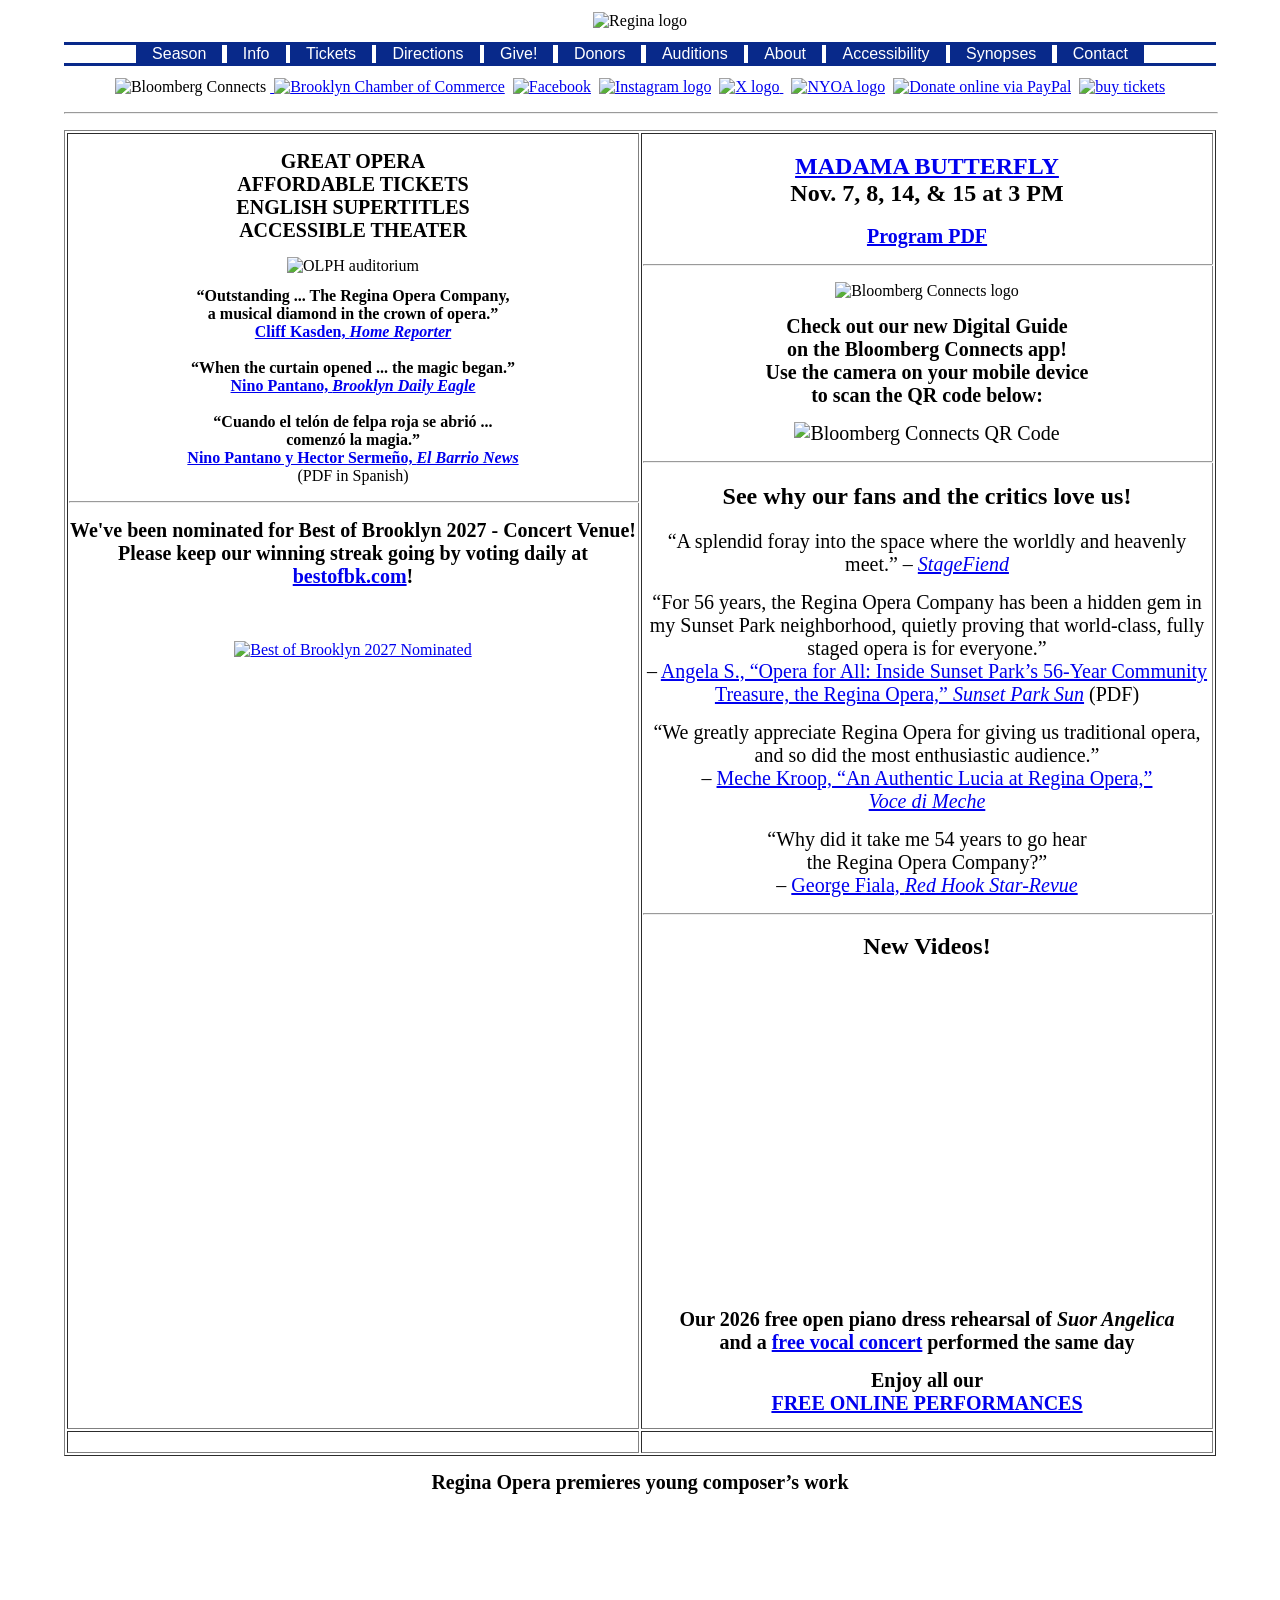
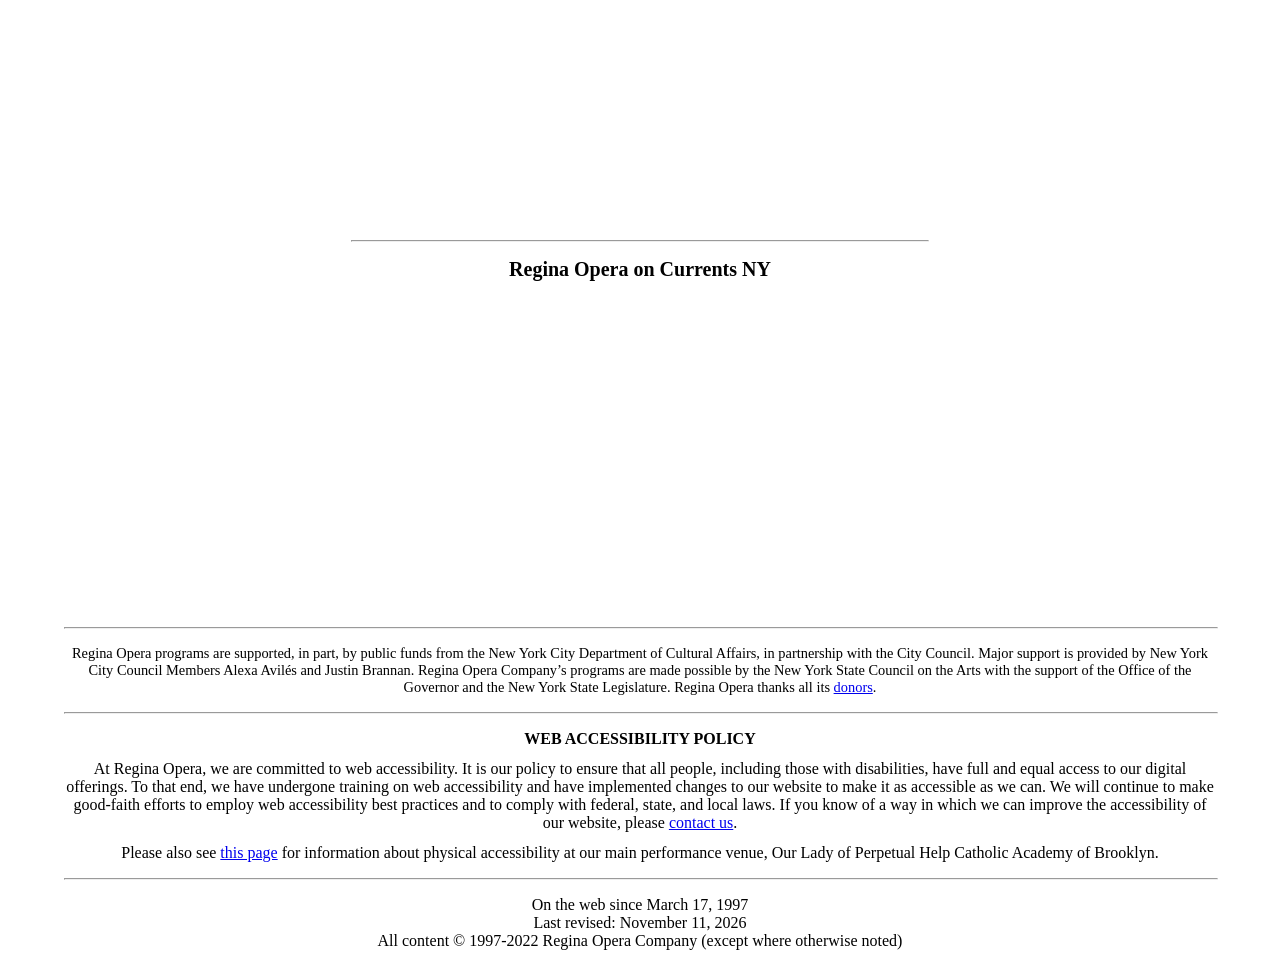
==== index.htm @ 82c14740 "Create index.htm" ====
<!DOCTYPE html PUBLIC "-//W3C//DTD XHTML 1.0 Transitional//EN" "http://www.w3.org/TR/xhtml1/DTD/xhtml1-transitional.dtd">
<html xmlns="http://www.w3.org/1999/xhtml" lang="en">
 
<head>
<!-- Global site tag (gtag.js) - Google Analytics -->
<script type="text/javascript" src="https://www.googletagmanager.com/gtag/js?id=UA-113487675-1"></script>
<script type="text/javascript">
  window.dataLayer = window.dataLayer || [];
  function gtag(){dataLayer.push(arguments);}
  gtag('js', new Date());
 
  gtag('config', 'UA-113487675-1');
</script>
 
<title>Regina Opera Company</title>
<meta name="keywords" content="opera, music, singers, classical, Brooklyn, New York, performing arts, theater" />
<meta name="description" content="Small professional opera company, specializing in standard Italian repertoire, based in Brooklyn, New York." />
<style type="text/css">
 
body {
    margin-left: 5%;
    margin-right: 5%;
}
 
    h1,h2,h3,h4,h5,h6 {
    text-align: center; /* all headings centered */
    clear: both;
}
 
p {
    margin-top: .75em;
    text-align: center;
    margin-bottom: .75em;
}
 
hr {
    width: 100%;
    margin-top: 1em;
    margin-bottom: 1em;
    margin-left: auto;
    margin-right: auto;
    clear: both;
}
 
hr.med {
    width: 50%;
    margin-top: 1em;
    margin-bottom: 1em;
    margin-left: auto;
    margin-right: auto;
    clear: both;
}
 
hr.short {
    width: 25%;
    margin-top: 1em;
    margin-bottom: 1em;
    margin-left: auto;
    margin-right: auto;
    clear: both;
}
 
table {
    margin-left: auto;
    margin-right: auto;
}
 
.center {
	text-align: center;
}
 
.tp {
	padding-top:1em
}
 
.bp {
	padding-bottom:1em
}
 
.smallest {
	font-size: 75%;
}
 
.smaller {
	font-size: 90%;
}
 
.larger {
	font-size: 125%;
}
 
.largest {
	font-size: 150%;
	font-weight: 700;
}
 
#top-nav ul {
	text-align: center;
	list-style-type: none;
	padding: 0px;
	margin: 0px;
	font-family: sans-serif;
}
#top-nav ul li {
	display: inline;
}
#top-nav ul li a {
	color: #ffffff;
	background-color: #08298A;
	padding: .2em 1em .2em 1em;
	text-decoration:none;
}
#top-nav ul li a:hover {
	color: #000000;
	background-color: #58ACFA;
}
#top-nav {
	height: auto;
	border-top-style: solid;
	border-top-color: #08298A;
	border-bottom-style: solid;
	border-top-width: medium;
	border-bottom-width: medium;
	border-bottom-color: #08298A;
	background-color: #FFFFFF;
}
 
.auto-style12 {
	border-width: 0px;
}
/*
body,td,th {
	color: #00F;
}
*/
 
-->
</style>
 
<meta http-equiv="Content-Type" content="text/html; charset=UTF-8" />
</head>
 
<body>
 
<p class="center">
<img alt="Regina logo" height="119" src="images/Regina-Logo-HiRes-White-Small.jpg" width="300" />
</p>
 
 
<div id="top-nav">
	<ul>
		<li><a href="season.htm">Season</a></li>
		<li><a href="info.htm">Info</a></li>
		<li><a href="tickets.htm">Tickets</a></li>
		<li><a href="olph.htm">Directions</a></li>
		<li><a href="give.htm">Give!</a></li>
		<li><a href="thankyou.htm">Donors</a></li>
		<li><a href="auditions.htm">Auditions</a></li>
		<li><a href="staff.htm">About</a></li>
		<li><a href="accessibility.htm">Accessibility</a></li>
		<li><a href="synopses.htm">Synopses</a></li>
		<li><a href="contact.htm">Contact</a></li>
	</ul>
</div>
 
<p class="center">
<img alt="Bloomberg Connects" src="images/BloombergConnects_PrimaryWordmark_Black_sm.jpg" style="height: 30px; width: 85px" />&nbsp;<a href="http://www.ibrooklyn.com" target="new">
<img alt="Brooklyn Chamber of Commerce" src="images/brooklynchamberlogo.jpg" style="height: 30px; width: 86px; border-width: 0px" /></a>&nbsp;
<a href="https://www.facebook.com/pages/Regina-Opera-Company/195477883809532?ref=ts&amp;fref=ts">
<img alt="Facebook" class="auto-style12" height="30" src="images/f_logo_RGB-Blue_58_resized.png" width="30" /></a>&nbsp;
<a href="https://www.instagram.com/reginaoperacompany">
<img alt="Instagram logo" height="30" src="images/Instagram_Glyph_Gradient%20small%20white%20fill.jpg" style="border-width: 0px" width="30" /></a>&nbsp;
<a href="https://x.com/ReginaOperaCo">
<img alt="X logo" src="images/X%20logo%20white%20on%20black%20nontransparent.jpg" style="border-width: 0px; height: 30px; width: 32px" /></a><a href="https://x.com/ReginaOperaCo" target="new">
</a>&nbsp;
<a href="http://nyoperaalliance.org">
<img alt="NYOA logo" src="images/NYOA_logo_sm.jpg" style="height: 30px; width: 68px; border-width: 0px" /></a>&nbsp;
<a href="https://www.paypal.com/cgi-bin/webscr?cmd=_s-xclick&hosted_button_id=WMA2FLRPTG6ZU" target="_blank">
<img alt="Donate online via PayPal" height="30" src="images/Donate_Now_sm.jpg" width="79" style="border-width: 0px" /></a>&nbsp;
<a href="tickets.htm"><img alt="buy tickets" src="images/buy-tickets_sm.jpg" style="border-width: 0px; height: 30px; width: 54px;" /></a>
</p>
 
<hr />
 
<table border="1" style="width: 100%">
	<tr>
		<td style="width:50%; vertical-align:top;">
 
<p class="center larger"><b>GREAT OPERA<br />
AFFORDABLE TICKETS<br />
ENGLISH SUPERTITLES<br />
ACCESSIBLE THEATER</b></p>
 
<p class="center"><img alt="OLPH auditorium" height="333" src="images/OLPH_01_500.jpg" width="500" /></p>
 
<p class="center"><b>&#8220;Outstanding ... The Regina Opera Company,<br />
a musical diamond in the crown of opera.&#8221;</b><br />
<a href="http://www.homereporternews.com/opinion/a-view-from-the-cliff-regina-opera-presents-la-traviata/article_7cedfd36-ce1d-11e2-9927-001a4bcf887a.html">
<b>Cliff Kasden, <i>Home Reporter</i></b></a><br />
<br />
<b>&#8220;When the curtain opened ... the magic began.&#8221;</b><br />
<b><a href="http://www.brooklyneagle.com/articles/regina-opera-presents-verdi%E2%80%99s-la-traviata%E2%80%99-season-finale-2013-06-13-163000">Nino Pantano, <i>Brooklyn Daily Eagle</i></a></b><br />
<br />
<b>&#8220;<span lang="es">Cuando el tel&oacute;n de felpa roja se abri&oacute; ...<br />
comenz&oacute; la magia.</span>&#8221;</b><br />
<b><span lang="es"><a href="Traviata2013_ElBarrioreview.pdf">Nino Pantano y Hector Serme&ntilde;o, <i>El Barrio News</i></a></span></b><br />
(PDF in Spanish)</p>
 
 
 
		<hr />
 
<p class="center larger"><b>We've been nominated for Best of Brooklyn 2027 - 
Concert Venue! Please keep our winning streak going by voting daily at
<a href="https://bestofbk.com">bestofbk.com</a>!</b></p>
		<p class="center larger">&nbsp;</p>
 
<p class="center">
<a href="https://bestofbk.com">
<img alt="Best of Brooklyn 2027 Nominated" height="3687" src="images/BestOfBrooklyn_Nom_logo_2027.jpg" style="height: 386px; width: 400px; border-width: 0px" width="3815" /></a></p>
        </td>
 
 
		<td style="width:50%; vertical-align:top">
 
		<p class="center largest"><a href="butterfly.htm">MADAMA BUTTERFLY</a><br />
		Nov. 7, 8, 14, &amp; 15 at 3 PM</p>
		<p class="center larger"><b><a href="Butterfly%202026%20Program%20FINAL.pdf">Program PDF</a></b></p>
 
		<hr />
 
		<p class="center">
		<img alt="Bloomberg Connects logo" src="images/BloombergConnects_PrimaryWordmark_Black_lg.jpg" style="height: 70px; width: 200px" /></p>
		<p class="center larger"><b>Check out our new Digital Guide<br />
		on the Bloomberg Connects app!<br />
		Use the camera on your mobile device<br />
		to scan the QR code below:</b></p>
		<p class="center larger">
		<img alt="Bloomberg Connects QR Code" src="images/reginaOperaCompany_digital_website.black.png" style="height: 150px; width: 150px" /></p>
 
 
 
 
 
 
 
<hr />
 
 
		<h2>See why our fans and the critics love us!</h2>
 
		<p class="larger">&#8220;A splendid foray into the space where the worldly and heavenly meet.&#8221; &ndash;
		<i><a href="https://stagefiend.net/regina-opera-company-2026-review-suor-angelica/">StageFiend</a></i></p>
		<p class="larger">&#8220;For 56 years, the Regina Opera Company has been a hidden gem in my Sunset Park neighborhood, quietly proving that world-class,
		 fully staged opera is for everyone.&#8221;<br />
		 &ndash; 
		<a href="Suor%20Angelica%202026%20-%20Sunset%20Park%20Sun%20article.pdf">Angela S., &#8220;Opera for All: Inside Sunset Park&#8217;s 56-Year Community Treasure, the Regina Opera,&#8221; <i>Sunset Park Sun</i></a> (PDF)</p>
 
		<p class="larger">&#8220;We greatly appreciate Regina Opera for giving us traditional opera, and so did the most enthusiastic audience.&#8221;<br />
		&ndash; 
		<a href="https://www.vocedimeche.reviews/2024/05/an-authentic-lucia-at-regina-opera.html">Meche Kroop, &#8220;An Authentic Lucia at Regina Opera,&#8221;</a><br />
		<a href="https://www.vocedimeche.reviews/2024/05/an-authentic-lucia-at-regina-opera.html">
		<i>Voce di Meche</i></a></p>
 
		<p class="larger">&ldquo;Why did it take me 54 years to go hear<br />
		the Regina Opera Company?&rdquo;<br />
		&ndash;
		<a href="https://www.star-revue.com/why-did-it-take-me-54-years-to-go-hear-the-regina-opera-company-by-george-fiala/">George Fiala, <i>Red Hook Star-Revue</i></a></p>
 
 
<hr />
 
		<p class="center largest">New Videos!</p>
 
		<p class="center">
		<iframe width="560" height="315" src="https://www.youtube.com/embed/d29Fimol3oA?si=nozxJ3PoLdF2AX_j" title="YouTube video player" frameborder="0" allow="accelerometer; autoplay; clipboard-write; encrypted-media; gyroscope; picture-in-picture; web-share" referrerpolicy="strict-origin-when-cross-origin" allowfullscreen></iframe>		</p>
 
		<p class="center larger"><b>Our 2026 free open piano dress rehearsal of <i>Suor Angelica</i><br />
		and a <a href="https://youtu.be/SHRspvViA50?si=FDutMnQl8piyfXxO">free vocal concert</a> performed the same day</b></p>
 
		<p class="center"><span class="larger"><b>Enjoy all our</b><br />
<a href="onlineperformances.htm"><b>FREE ONLINE PERFORMANCES</b></a></span></p>
 
		</td>
	</tr>
	<tr>
		<td style="width:50%; vertical-align:top;">
 
		&nbsp;</td>
 
 
		<td style="width:50%; vertical-align:top">
 
		&nbsp;</td>
	</tr>
</table>
 
 
<p class="center larger"><b>Regina Opera premieres young composer&#8217;s work</b></p>
 
<p class="center"><iframe width="560" height="315" src="https://www.youtube.com/embed/w2WmY3fBg0c" frameborder="0" allow="accelerometer; autoplay; encrypted-media; gyroscope; picture-in-picture" allowfullscreen></iframe></p>
 
<hr class="med" />
 
<p class="center larger"><b>Regina Opera on Currents NY</b></p>
 
<p class="center"><iframe width="560" height="315" src="https://www.youtube.com/embed/RGdctk9Hp5c" frameborder="0" allow="accelerometer; autoplay; encrypted-media; gyroscope; picture-in-picture" allowfullscreen></iframe></p>
 
<hr />
 
<p class="center smaller">Regina Opera programs are supported, in part, by public funds from the New York City Department of Cultural Affairs, in partnership with
the City Council. Major support is provided by New York City Council Members Alexa Avil&eacute;s and Justin Brannan. Regina Opera Company&#8217;s programs are
made possible by the New York State Council on the Arts with the support of the Office of the Governor and the New York State Legislature. Regina Opera thanks all
its <a href="thankyou.htm">donors</a>.</p>
 
<hr />
 
<p class="center"><b>WEB ACCESSIBILITY POLICY</b></p>
 
<p>At Regina Opera, we are 
committed to web accessibility. It is our policy to ensure that all people, 
including those with disabilities, have full and equal access to our digital 
offerings. To that end, we have undergone training on web accessibility and have implemented changes to our website to make it as accessible 
as we can. We will continue to make good-faith efforts to employ web 
accessibility best practices and to comply with federal, state, and local laws. 
If you know of a way in which we can improve the accessibility of our website, 
please <a href="contact.htm">contact us</a>.</p>
 
<p>Please also see <a href="accessibility.htm">this page</a> for 
information about physical accessibility at our main performance venue, Our Lady 
of Perpetual Help Catholic Academy of Brooklyn.</p>
 
<hr />
 
<p class="center">On the web since March 17, 1997<br />
Last revised: 
<!--webbot bot="TimeStamp" s-type="EDITED" s-format="%B %d, %Y" startspan -->November 11, 2026<!--webbot bot="TimeStamp" endspan i-checksum="39832" --><br />
All content &copy; 1997-2022 Regina Opera Company (except where otherwise noted)
</p>
 
</body>
</html>
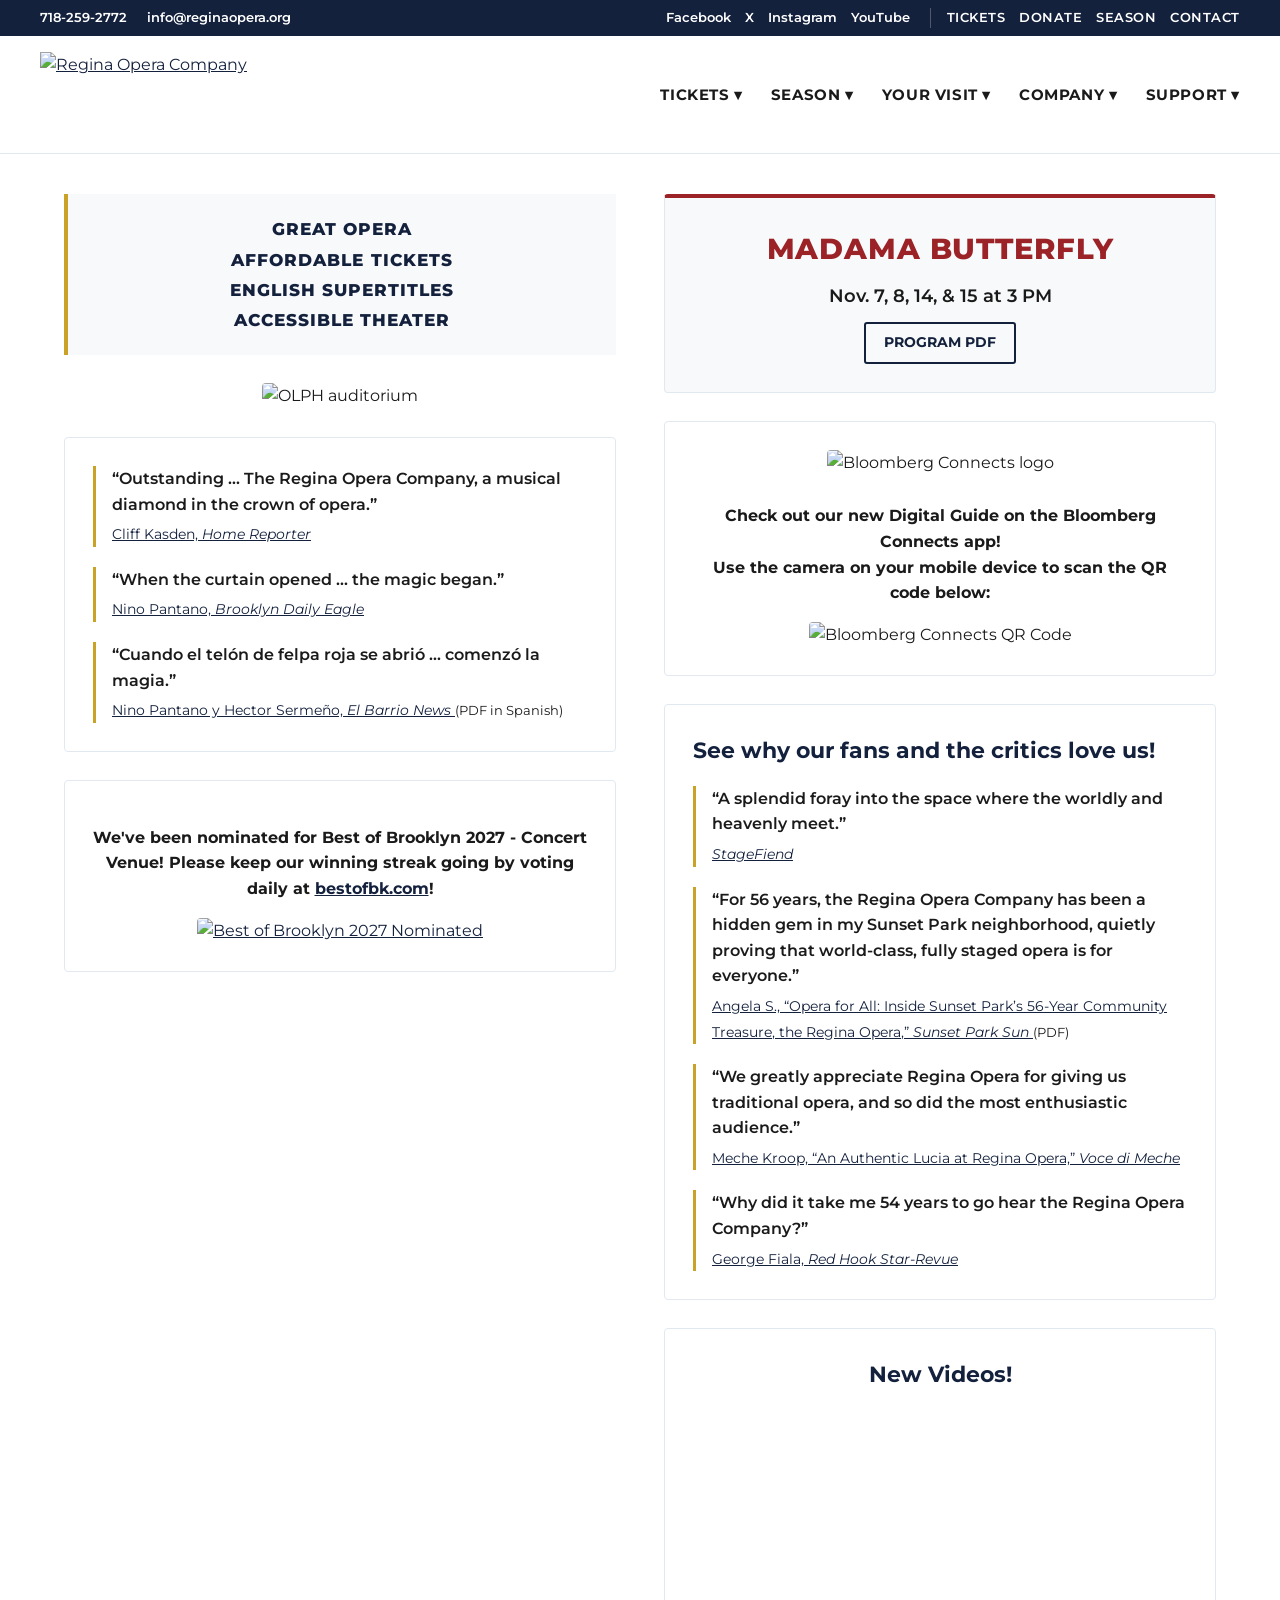
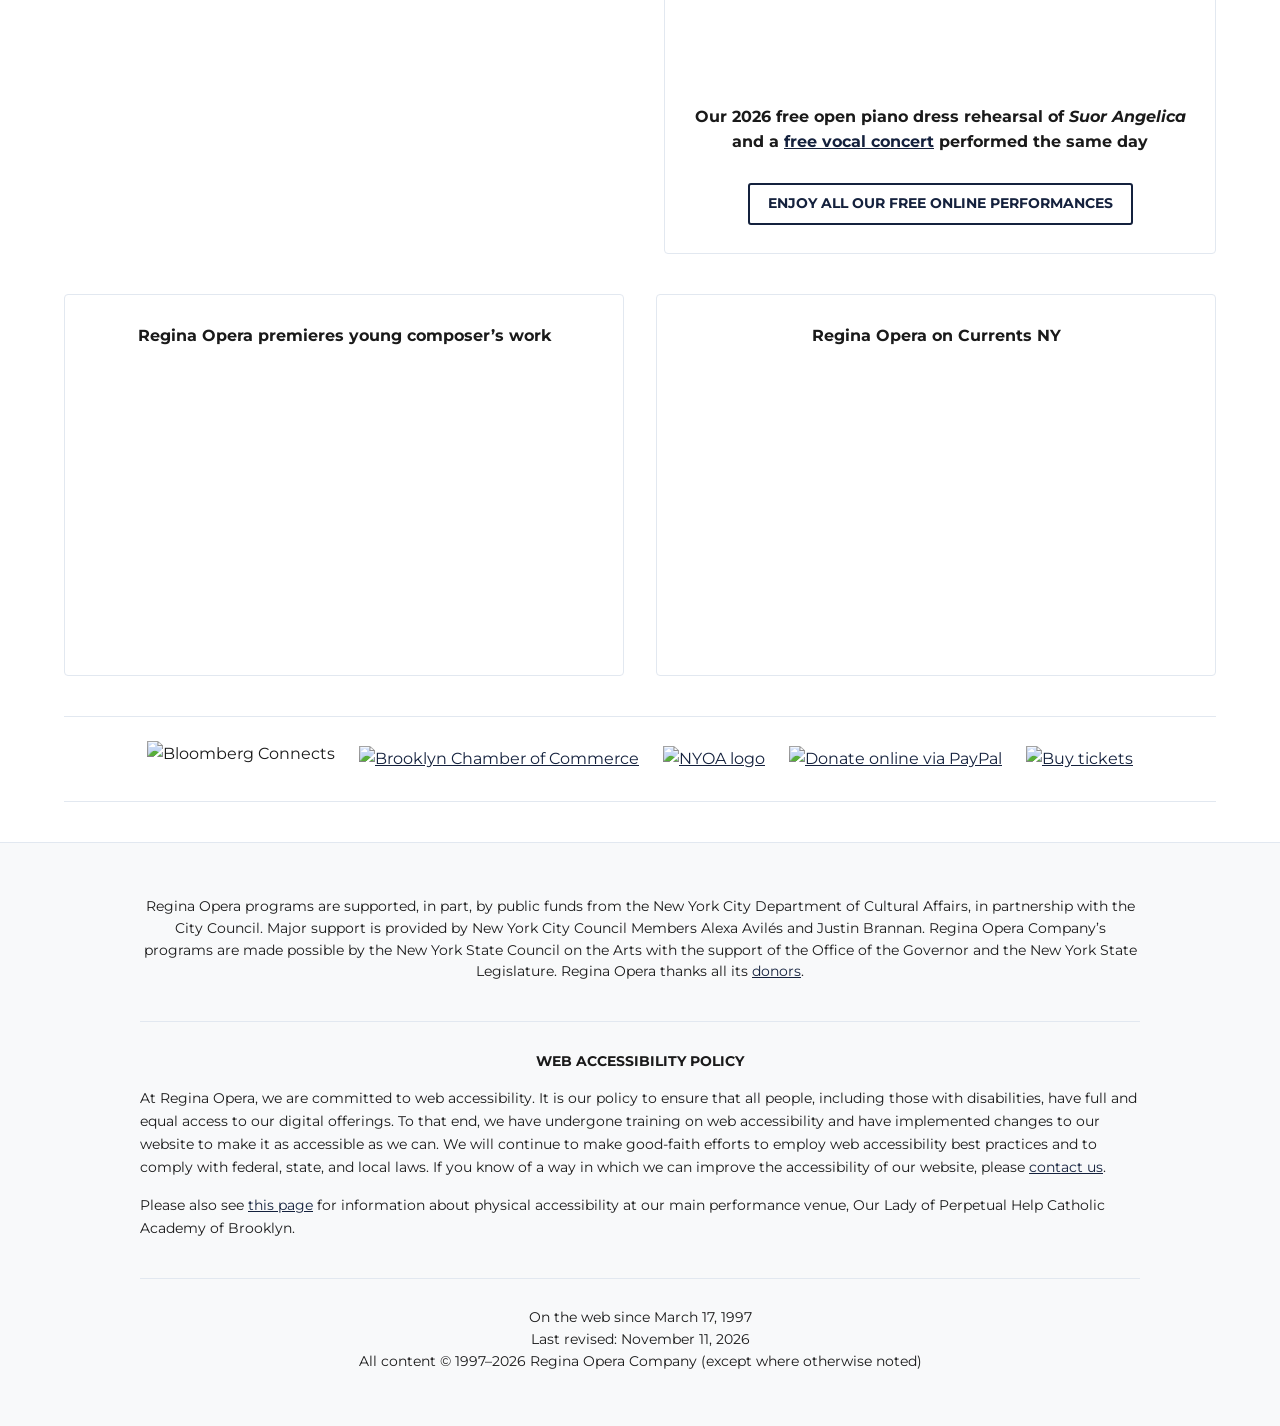
==== commit 066ff309: "Update index.htm Tryna make it all freshhhh" ====
--- a/index.htm
+++ b/index.htm
@@ -1,342 +1,712 @@
-<!DOCTYPE html PUBLIC "-//W3C//DTD XHTML 1.0 Transitional//EN" "http://www.w3.org/TR/xhtml1/DTD/xhtml1-transitional.dtd">
-<html xmlns="http://www.w3.org/1999/xhtml" lang="en">
- 
+<!DOCTYPE html>
+<html lang="en">
 <head>
-<!-- Global site tag (gtag.js) - Google Analytics -->
-<script type="text/javascript" src="https://www.googletagmanager.com/gtag/js?id=UA-113487675-1"></script>
-<script type="text/javascript">
-  window.dataLayer = window.dataLayer || [];
-  function gtag(){dataLayer.push(arguments);}
-  gtag('js', new Date());
- 
-  gtag('config', 'UA-113487675-1');
-</script>
- 
-<title>Regina Opera Company</title>
-<meta name="keywords" content="opera, music, singers, classical, Brooklyn, New York, performing arts, theater" />
-<meta name="description" content="Small professional opera company, specializing in standard Italian repertoire, based in Brooklyn, New York." />
-<style type="text/css">
- 
-body {
-    margin-left: 5%;
-    margin-right: 5%;
-}
- 
-    h1,h2,h3,h4,h5,h6 {
-    text-align: center; /* all headings centered */
-    clear: both;
-}
- 
-p {
-    margin-top: .75em;
-    text-align: center;
-    margin-bottom: .75em;
-}
- 
-hr {
-    width: 100%;
-    margin-top: 1em;
-    margin-bottom: 1em;
-    margin-left: auto;
-    margin-right: auto;
-    clear: both;
-}
- 
-hr.med {
-    width: 50%;
-    margin-top: 1em;
-    margin-bottom: 1em;
-    margin-left: auto;
-    margin-right: auto;
-    clear: both;
-}
- 
-hr.short {
-    width: 25%;
-    margin-top: 1em;
-    margin-bottom: 1em;
-    margin-left: auto;
-    margin-right: auto;
-    clear: both;
-}
- 
-table {
-    margin-left: auto;
-    margin-right: auto;
-}
- 
-.center {
-	text-align: center;
-}
- 
-.tp {
-	padding-top:1em
-}
- 
-.bp {
-	padding-bottom:1em
-}
- 
-.smallest {
-	font-size: 75%;
-}
- 
-.smaller {
-	font-size: 90%;
-}
- 
-.larger {
-	font-size: 125%;
-}
- 
-.largest {
-	font-size: 150%;
-	font-weight: 700;
-}
- 
-#top-nav ul {
-	text-align: center;
-	list-style-type: none;
-	padding: 0px;
-	margin: 0px;
-	font-family: sans-serif;
-}
-#top-nav ul li {
-	display: inline;
-}
-#top-nav ul li a {
-	color: #ffffff;
-	background-color: #08298A;
-	padding: .2em 1em .2em 1em;
-	text-decoration:none;
-}
-#top-nav ul li a:hover {
-	color: #000000;
-	background-color: #58ACFA;
-}
-#top-nav {
-	height: auto;
-	border-top-style: solid;
-	border-top-color: #08298A;
-	border-bottom-style: solid;
-	border-top-width: medium;
-	border-bottom-width: medium;
-	border-bottom-color: #08298A;
-	background-color: #FFFFFF;
-}
- 
-.auto-style12 {
-	border-width: 0px;
-}
-/*
-body,td,th {
-	color: #00F;
-}
-*/
- 
--->
-</style>
- 
-<meta http-equiv="Content-Type" content="text/html; charset=UTF-8" />
+  <meta charset="UTF-8">
+  <meta name="viewport" content="width=device-width, initial-scale=1.0">
+  <title>Regina Opera Company</title>
+
+  <!-- Montserrat Font (Google Fonts) -->
+  <link rel="preconnect" href="https://fonts.googleapis.com">
+  <link rel="preconnect" href="https://fonts.gstatic.com" crossorigin="">
+  <link href="https://fonts.googleapis.com/css2?family=Montserrat:ital,wght@0,400;0,600;0,700;0,800;1,400&amp;display=swap" rel="stylesheet">
+
+  <style>
+    :root {
+      --regina-navy: #14213d;
+      --regina-red: #9b2226;
+      --regina-gold: #c9a227;
+      --regina-light: #f8f9fa;
+      --regina-border: #e2e8f0;
+      --text-dark: #1a1a1a;
+    }
+
+    * {
+      box-sizing: border-box;
+    }
+
+    body {
+      font-family: 'Montserrat', sans-serif;
+      color: var(--text-dark);
+      margin: 0;
+      line-height: 1.6;
+      background-color: #ffffff;
+    }
+
+    a {
+      color: var(--regina-navy);
+    }
+
+    a:hover {
+      color: var(--regina-red);
+    }
+/* --- TOP CONTAINER UTILITY BAR (Central City Opera style) --- */
+    .top-utility-bar {
+      background-color: var(--regina-navy);
+      color: #ffffff;
+      font-size: 0.8rem;
+      font-weight: 600;
+      padding: 8px 24px;
+    }
+
+    .top-utility-inner {
+      max-width: 1200px;
+      margin: 0 auto;
+      display: flex;
+      justify-content: space-between;
+      align-items: center;
+      flex-wrap: wrap;
+      gap: 12px;
+    }
+
+    .top-info {
+      display: flex;
+      align-items: center;
+      gap: 20px;
+    }
+
+    .top-info a,
+    .top-secondary-menu a {
+      color: #ffffff;
+      text-decoration: none;
+      transition: color 0.2s ease;
+    }
+
+    .top-info a:hover,
+    .top-secondary-menu a:hover {
+      color: var(--regina-gold);
+    }
+
+    .top-secondary-menu {
+      display: flex;
+      align-items: center;
+      flex-wrap: wrap;
+      gap: 20px;
+    }
+
+    .top-social-icons,
+    .top-secondary-nav {
+      list-style: none;
+      margin: 0;
+      padding: 0;
+      display: flex;
+      align-items: center;
+      gap: 14px;
+    }
+
+    .top-secondary-nav {
+      border-left: 1px solid rgba(255, 255, 255, 0.25);
+      padding-left: 16px;
+      text-transform: uppercase;
+      letter-spacing: 0.04em;
+    }
+
+    @media (max-width: 850px) {
+      .top-utility-inner {
+        flex-direction: column;
+        text-align: center;
+      }
+      .top-secondary-nav {
+        border-left: none;
+        padding-left: 0;
+      }
+    }
+    /* --- GLIMMERGLASS-STYLE HEADER --- */
+    .gg-header {
+      background: #ffffff;
+      border-bottom: 1px solid var(--regina-border);
+      padding: 0 24px;
+    }
+
+    .gg-header-inner {
+      max-width: 1200px;
+      margin: 0 auto;
+      display: flex;
+      justify-content: space-between;
+      align-items: center;
+      padding: 16px 0;
+      gap: 20px;
+    }
+
+    .gg-logo img {
+      height: 85px;
+      width: auto;
+      display: block;
+    }
+
+    .gg-nav-stack {
+      display: flex;
+      flex-direction: column;
+      align-items: flex-end;
+      gap: 12px;
+    }
+
+    /* Top Secondary Utility Bar */
+    .gg-secondary-nav {
+      display: flex;
+      align-items: center;
+      flex-wrap: wrap;
+      gap: 18px;
+      font-size: 0.85rem;
+      font-weight: 600;
+      text-transform: uppercase;
+      letter-spacing: 0.05em;
+    }
+
+    .gg-secondary-nav a {
+      color: var(--regina-navy);
+      text-decoration: none;
+    }
+
+    .gg-secondary-nav a:hover {
+      color: var(--regina-red);
+    }
+
+    .gg-secondary-nav a.btn-donate {
+      background: var(--regina-red);
+      color: #fff;
+      padding: 6px 14px;
+      border-radius: 3px;
+    }
+
+    .gg-secondary-nav a.btn-donate:hover {
+      background: #7d1b1e;
+      color: #fff;
+    }
+
+    .gg-secondary-nav a.btn-tickets {
+      background: var(--regina-navy);
+      color: #fff;
+      padding: 6px 14px;
+      border-radius: 3px;
+    }
+
+    .gg-secondary-nav a.btn-tickets:hover {
+      background: #0d1629;
+      color: #fff;
+    }
+
+    /* Primary Nav with Dropdowns */
+    .gg-primary-nav {
+      list-style: none;
+      margin: 0;
+      padding: 0;
+      display: flex;
+      gap: 28px;
+    }
+
+    .gg-primary-nav > li {
+      position: relative;
+    }
+
+    .gg-primary-nav > li > a {
+      font-size: 0.95rem;
+      font-weight: 700;
+      text-transform: uppercase;
+      letter-spacing: 0.04em;
+      color: var(--text-dark);
+      text-decoration: none;
+      padding: 8px 0;
+      display: inline-block;
+    }
+
+    .gg-primary-nav > li > a:hover {
+      color: var(--regina-red);
+    }
+
+    .gg-dropdown {
+      display: none;
+      position: absolute;
+      top: 100%;
+      right: 0;
+      background: #fff;
+      border-top: 3px solid var(--regina-red);
+      box-shadow: 0 10px 25px rgba(0, 0, 0, 0.1);
+      min-width: 220px;
+      padding: 12px 0;
+      list-style: none;
+      z-index: 100;
+    }
+
+    .gg-primary-nav > li:hover .gg-dropdown {
+      display: block;
+    }
+
+    .gg-dropdown li a {
+      display: block;
+      padding: 8px 20px;
+      color: var(--text-dark);
+      text-decoration: none;
+      font-size: 0.9rem;
+      font-weight: 600;
+    }
+
+    .gg-dropdown li a:hover {
+      background: var(--regina-light);
+      color: var(--regina-red);
+    }
+
+    /* --- MAIN 2-COLUMN CONTENT GRID --- */
+    .regina-container {
+      max-width: 1200px;
+      margin: 40px auto;
+      padding: 0 24px;
+    }
+
+    .regina-main-grid {
+      display: grid;
+      grid-template-columns: 1fr 1fr;
+      gap: 48px;
+      align-items: start;
+    }
+
+    .regina-col {
+      display: flex;
+      flex-direction: column;
+      gap: 28px;
+    }
+
+    .regina-card {
+      background: #fff;
+      border: 1px solid var(--regina-border);
+      padding: 28px;
+      border-radius: 4px;
+    }
+
+    .regina-card.featured-show {
+      border-top: 4px solid var(--regina-red);
+      background: var(--regina-light);
+      text-align: center;
+    }
+
+    .tagline-banner {
+      font-weight: 800;
+      font-size: 1.05rem;
+      letter-spacing: 0.06em;
+      line-height: 1.8;
+      text-align: center;
+      color: var(--regina-navy);
+      background: var(--regina-light);
+      padding: 20px;
+      border-left: 4px solid var(--regina-gold);
+    }
+
+    .regina-col img {
+      max-width: 100%;
+      height: auto;
+      border-radius: 4px;
+    }
+
+    .show-title {
+      font-size: 1.8rem;
+      font-weight: 800;
+      margin: 0 0 8px;
+      letter-spacing: 0.03em;
+    }
+
+    .show-title a {
+      color: var(--regina-red);
+      text-decoration: none;
+    }
+
+    .btn-outline {
+      display: inline-block;
+      margin-top: 12px;
+      padding: 8px 18px;
+      border: 2px solid var(--regina-navy);
+      color: var(--regina-navy);
+      font-weight: 700;
+      font-size: 0.85rem;
+      text-transform: uppercase;
+      text-decoration: none;
+      border-radius: 3px;
+    }
+
+    .btn-outline:hover {
+      background: var(--regina-navy);
+      color: #fff;
+    }
+
+    .review-item {
+      border-left: 3px solid var(--regina-gold);
+      padding-left: 16px;
+      margin-bottom: 20px;
+    }
+
+    .review-item p {
+      margin: 0 0 4px;
+      font-weight: 600;
+    }
+
+    .review-item a {
+      color: var(--regina-navy);
+      font-size: 0.9rem;
+    }
+
+    .video-wrapper {
+      position: relative;
+      padding-bottom: 56.25%;
+      height: 0;
+      overflow: hidden;
+      border-radius: 4px;
+    }
+
+    .video-wrapper iframe {
+      position: absolute;
+      top: 0;
+      left: 0;
+      width: 100%;
+      height: 100%;
+    }
+
+    /* --- ADDITIONAL VIDEOS SECTION --- */
+    .extra-videos-grid {
+      display: grid;
+      grid-template-columns: 1fr 1fr;
+      gap: 32px;
+      margin-top: 40px;
+    }
+
+    /* --- PARTNER LOGOS BAR --- */
+    .partners-bar {
+      display: flex;
+      flex-wrap: wrap;
+      justify-content: center;
+      align-items: center;
+      gap: 24px;
+      padding: 24px 0;
+      margin-top: 40px;
+      border-top: 1px solid var(--regina-border);
+      border-bottom: 1px solid var(--regina-border);
+    }
+
+    .partners-bar img {
+      height: 36px;
+      width: auto;
+    }
+
+    /* --- FOOTER --- */
+    .regina-footer {
+      background: var(--regina-light);
+      border-top: 1px solid var(--regina-border);
+      padding: 40px 24px;
+      margin-top: 40px;
+      font-size: 0.9rem;
+    }
+
+    .regina-footer-inner {
+      max-width: 1000px;
+      margin: 0 auto;
+    }
+
+    .footer-section {
+      margin-bottom: 28px;
+      padding-bottom: 24px;
+      border-bottom: 1px solid var(--regina-border);
+    }
+
+    .footer-section:last-child {
+      border-bottom: none;
+      margin-bottom: 0;
+      padding-bottom: 0;
+    }
+
+    .center {
+      text-align: center;
+    }
+
+    @media (max-width: 850px) {
+      .gg-header-inner,
+      .regina-main-grid,
+      .extra-videos-grid {
+        grid-template-columns: 1fr;
+        flex-direction: column;
+        align-items: center;
+      }
+
+      .gg-nav-stack {
+        align-items: center;
+      }
+
+      .gg-primary-nav {
+        flex-wrap: wrap;
+        justify-content: center;
+        gap: 16px;
+      }
+
+      .gg-dropdown {
+        right: auto;
+        left: 0;
+      }
+    }
+  </style>
 </head>
- 
 <body>
- 
-<p class="center">
-<img alt="Regina logo" height="119" src="images/Regina-Logo-HiRes-White-Small.jpg" width="300" />
-</p>
- 
- 
-<div id="top-nav">
-	<ul>
-		<li><a href="season.htm">Season</a></li>
-		<li><a href="info.htm">Info</a></li>
-		<li><a href="tickets.htm">Tickets</a></li>
-		<li><a href="olph.htm">Directions</a></li>
-		<li><a href="give.htm">Give!</a></li>
-		<li><a href="thankyou.htm">Donors</a></li>
-		<li><a href="auditions.htm">Auditions</a></li>
-		<li><a href="staff.htm">About</a></li>
-		<li><a href="accessibility.htm">Accessibility</a></li>
-		<li><a href="synopses.htm">Synopses</a></li>
-		<li><a href="contact.htm">Contact</a></li>
-	</ul>
-</div>
- 
-<p class="center">
-<img alt="Bloomberg Connects" src="images/BloombergConnects_PrimaryWordmark_Black_sm.jpg" style="height: 30px; width: 85px" />&nbsp;<a href="http://www.ibrooklyn.com" target="new">
-<img alt="Brooklyn Chamber of Commerce" src="images/brooklynchamberlogo.jpg" style="height: 30px; width: 86px; border-width: 0px" /></a>&nbsp;
-<a href="https://www.facebook.com/pages/Regina-Opera-Company/195477883809532?ref=ts&amp;fref=ts">
-<img alt="Facebook" class="auto-style12" height="30" src="images/f_logo_RGB-Blue_58_resized.png" width="30" /></a>&nbsp;
-<a href="https://www.instagram.com/reginaoperacompany">
-<img alt="Instagram logo" height="30" src="images/Instagram_Glyph_Gradient%20small%20white%20fill.jpg" style="border-width: 0px" width="30" /></a>&nbsp;
-<a href="https://x.com/ReginaOperaCo">
-<img alt="X logo" src="images/X%20logo%20white%20on%20black%20nontransparent.jpg" style="border-width: 0px; height: 30px; width: 32px" /></a><a href="https://x.com/ReginaOperaCo" target="new">
-</a>&nbsp;
-<a href="http://nyoperaalliance.org">
-<img alt="NYOA logo" src="images/NYOA_logo_sm.jpg" style="height: 30px; width: 68px; border-width: 0px" /></a>&nbsp;
-<a href="https://www.paypal.com/cgi-bin/webscr?cmd=_s-xclick&hosted_button_id=WMA2FLRPTG6ZU" target="_blank">
-<img alt="Donate online via PayPal" height="30" src="images/Donate_Now_sm.jpg" width="79" style="border-width: 0px" /></a>&nbsp;
-<a href="tickets.htm"><img alt="buy tickets" src="images/buy-tickets_sm.jpg" style="border-width: 0px; height: 30px; width: 54px;" /></a>
-</p>
- 
-<hr />
- 
-<table border="1" style="width: 100%">
-	<tr>
-		<td style="width:50%; vertical-align:top;">
- 
-<p class="center larger"><b>GREAT OPERA<br />
-AFFORDABLE TICKETS<br />
-ENGLISH SUPERTITLES<br />
-ACCESSIBLE THEATER</b></p>
- 
-<p class="center"><img alt="OLPH auditorium" height="333" src="images/OLPH_01_500.jpg" width="500" /></p>
- 
-<p class="center"><b>&#8220;Outstanding ... The Regina Opera Company,<br />
-a musical diamond in the crown of opera.&#8221;</b><br />
-<a href="http://www.homereporternews.com/opinion/a-view-from-the-cliff-regina-opera-presents-la-traviata/article_7cedfd36-ce1d-11e2-9927-001a4bcf887a.html">
-<b>Cliff Kasden, <i>Home Reporter</i></b></a><br />
-<br />
-<b>&#8220;When the curtain opened ... the magic began.&#8221;</b><br />
-<b><a href="http://www.brooklyneagle.com/articles/regina-opera-presents-verdi%E2%80%99s-la-traviata%E2%80%99-season-finale-2013-06-13-163000">Nino Pantano, <i>Brooklyn Daily Eagle</i></a></b><br />
-<br />
-<b>&#8220;<span lang="es">Cuando el tel&oacute;n de felpa roja se abri&oacute; ...<br />
-comenz&oacute; la magia.</span>&#8221;</b><br />
-<b><span lang="es"><a href="Traviata2013_ElBarrioreview.pdf">Nino Pantano y Hector Serme&ntilde;o, <i>El Barrio News</i></a></span></b><br />
-(PDF in Spanish)</p>
- 
- 
- 
-		<hr />
- 
-<p class="center larger"><b>We've been nominated for Best of Brooklyn 2027 - 
-Concert Venue! Please keep our winning streak going by voting daily at
-<a href="https://bestofbk.com">bestofbk.com</a>!</b></p>
-		<p class="center larger">&nbsp;</p>
- 
-<p class="center">
-<a href="https://bestofbk.com">
-<img alt="Best of Brooklyn 2027 Nominated" height="3687" src="images/BestOfBrooklyn_Nom_logo_2027.jpg" style="height: 386px; width: 400px; border-width: 0px" width="3815" /></a></p>
-        </td>
- 
- 
-		<td style="width:50%; vertical-align:top">
- 
-		<p class="center largest"><a href="butterfly.htm">MADAMA BUTTERFLY</a><br />
-		Nov. 7, 8, 14, &amp; 15 at 3 PM</p>
-		<p class="center larger"><b><a href="Butterfly%202026%20Program%20FINAL.pdf">Program PDF</a></b></p>
- 
-		<hr />
- 
-		<p class="center">
-		<img alt="Bloomberg Connects logo" src="images/BloombergConnects_PrimaryWordmark_Black_lg.jpg" style="height: 70px; width: 200px" /></p>
-		<p class="center larger"><b>Check out our new Digital Guide<br />
-		on the Bloomberg Connects app!<br />
-		Use the camera on your mobile device<br />
-		to scan the QR code below:</b></p>
-		<p class="center larger">
-		<img alt="Bloomberg Connects QR Code" src="images/reginaOperaCompany_digital_website.black.png" style="height: 150px; width: 150px" /></p>
- 
- 
- 
- 
- 
- 
- 
-<hr />
- 
- 
-		<h2>See why our fans and the critics love us!</h2>
- 
-		<p class="larger">&#8220;A splendid foray into the space where the worldly and heavenly meet.&#8221; &ndash;
-		<i><a href="https://stagefiend.net/regina-opera-company-2026-review-suor-angelica/">StageFiend</a></i></p>
-		<p class="larger">&#8220;For 56 years, the Regina Opera Company has been a hidden gem in my Sunset Park neighborhood, quietly proving that world-class,
-		 fully staged opera is for everyone.&#8221;<br />
-		 &ndash; 
-		<a href="Suor%20Angelica%202026%20-%20Sunset%20Park%20Sun%20article.pdf">Angela S., &#8220;Opera for All: Inside Sunset Park&#8217;s 56-Year Community Treasure, the Regina Opera,&#8221; <i>Sunset Park Sun</i></a> (PDF)</p>
- 
-		<p class="larger">&#8220;We greatly appreciate Regina Opera for giving us traditional opera, and so did the most enthusiastic audience.&#8221;<br />
-		&ndash; 
-		<a href="https://www.vocedimeche.reviews/2024/05/an-authentic-lucia-at-regina-opera.html">Meche Kroop, &#8220;An Authentic Lucia at Regina Opera,&#8221;</a><br />
-		<a href="https://www.vocedimeche.reviews/2024/05/an-authentic-lucia-at-regina-opera.html">
-		<i>Voce di Meche</i></a></p>
- 
-		<p class="larger">&ldquo;Why did it take me 54 years to go hear<br />
-		the Regina Opera Company?&rdquo;<br />
-		&ndash;
-		<a href="https://www.star-revue.com/why-did-it-take-me-54-years-to-go-hear-the-regina-opera-company-by-george-fiala/">George Fiala, <i>Red Hook Star-Revue</i></a></p>
- 
- 
-<hr />
- 
-		<p class="center largest">New Videos!</p>
- 
-		<p class="center">
-		<iframe width="560" height="315" src="https://www.youtube.com/embed/d29Fimol3oA?si=nozxJ3PoLdF2AX_j" title="YouTube video player" frameborder="0" allow="accelerometer; autoplay; clipboard-write; encrypted-media; gyroscope; picture-in-picture; web-share" referrerpolicy="strict-origin-when-cross-origin" allowfullscreen></iframe>		</p>
- 
-		<p class="center larger"><b>Our 2026 free open piano dress rehearsal of <i>Suor Angelica</i><br />
-		and a <a href="https://youtu.be/SHRspvViA50?si=FDutMnQl8piyfXxO">free vocal concert</a> performed the same day</b></p>
- 
-		<p class="center"><span class="larger"><b>Enjoy all our</b><br />
-<a href="onlineperformances.htm"><b>FREE ONLINE PERFORMANCES</b></a></span></p>
- 
-		</td>
-	</tr>
-	<tr>
-		<td style="width:50%; vertical-align:top;">
- 
-		&nbsp;</td>
- 
- 
-		<td style="width:50%; vertical-align:top">
- 
-		&nbsp;</td>
-	</tr>
-</table>
- 
- 
-<p class="center larger"><b>Regina Opera premieres young composer&#8217;s work</b></p>
- 
-<p class="center"><iframe width="560" height="315" src="https://www.youtube.com/embed/w2WmY3fBg0c" frameborder="0" allow="accelerometer; autoplay; encrypted-media; gyroscope; picture-in-picture" allowfullscreen></iframe></p>
- 
-<hr class="med" />
- 
-<p class="center larger"><b>Regina Opera on Currents NY</b></p>
- 
-<p class="center"><iframe width="560" height="315" src="https://www.youtube.com/embed/RGdctk9Hp5c" frameborder="0" allow="accelerometer; autoplay; encrypted-media; gyroscope; picture-in-picture" allowfullscreen></iframe></p>
- 
-<hr />
- 
-<p class="center smaller">Regina Opera programs are supported, in part, by public funds from the New York City Department of Cultural Affairs, in partnership with
-the City Council. Major support is provided by New York City Council Members Alexa Avil&eacute;s and Justin Brannan. Regina Opera Company&#8217;s programs are
-made possible by the New York State Council on the Arts with the support of the Office of the Governor and the New York State Legislature. Regina Opera thanks all
-its <a href="thankyou.htm">donors</a>.</p>
- 
-<hr />
- 
-<p class="center"><b>WEB ACCESSIBILITY POLICY</b></p>
- 
-<p>At Regina Opera, we are 
-committed to web accessibility. It is our policy to ensure that all people, 
-including those with disabilities, have full and equal access to our digital 
-offerings. To that end, we have undergone training on web accessibility and have implemented changes to our website to make it as accessible 
-as we can. We will continue to make good-faith efforts to employ web 
-accessibility best practices and to comply with federal, state, and local laws. 
-If you know of a way in which we can improve the accessibility of our website, 
-please <a href="contact.htm">contact us</a>.</p>
- 
-<p>Please also see <a href="accessibility.htm">this page</a> for 
-information about physical accessibility at our main performance venue, Our Lady 
-of Perpetual Help Catholic Academy of Brooklyn.</p>
- 
-<hr />
- 
-<p class="center">On the web since March 17, 1997<br />
-Last revised: 
-<!--webbot bot="TimeStamp" s-type="EDITED" s-format="%B %d, %Y" startspan -->November 11, 2026<!--webbot bot="TimeStamp" endspan i-checksum="39832" --><br />
-All content &copy; 1997-2022 Regina Opera Company (except where otherwise noted)
-</p>
- 
+<!-- TOP CONTAINER UTILITY BAR -->
+  <div class="top-utility-bar">
+    <div class="top-utility-inner">
+      
+      <!-- Left: Contact Info -->
+      <div class="top-info">
+        <a href="tel:718-259-2772"><span>718-259-2772</span></a>
+        <a href="mailto:info@reginaopera.org"><span>info@reginaopera.org</span></a>
+      </div>
+
+      <!-- Right: Socials + Utility Links -->
+      <div class="top-secondary-menu">
+        <ul class="top-social-icons">
+          <li><a href="https://www.facebook.com/pages/Regina-Opera-Company/195477883809532?ref=ts&amp;fref=ts" target="_blank" rel="noopener">Facebook</a></li>
+          <li><a href="https://x.com/ReginaOperaCo" target="_blank" rel="noopener">X</a></li>
+          <li><a href="https://www.instagram.com/reginaoperacompany" target="_blank" rel="noopener">Instagram</a></li>
+          <li><a href="https://www.youtube.com/user/ReginaOpera" target="_blank" rel="noopener" aria-label="YouTube">YouTube</a></li>
+        </ul>
+
+        <ul class="top-secondary-nav">
+          <li><a href="tickets.htm">Tickets</a></li>
+          <li><a href="give.htm">Donate</a></li>
+          <li><a href="season.htm">Season</a></li>
+          <li><a href="contact.htm">Contact</a></li>
+        </ul>
+      </div>
+
+    </div>
+  </div>
+  <!-- HEADER -->
+  <header class="gg-header">
+    <div class="gg-header-inner">
+      <!-- Left: Regina Logo -->
+      <div class="gg-logo">
+        <a href="index.htm" aria-label="Regina Opera Home Page">
+          <img alt="Regina Opera Company" src="https://www.reginaopera.org/images/Regina-Logo-HiRes-White-Small.jpg">
+        </a>
+      </div>
+
+      <!-- Right: Two-Tier Navigation -->
+      <div class="gg-nav-stack">
+                <!-- Main Dropdown Bar -->
+        <nav aria-label="Main Navigation">
+          <ul class="gg-primary-nav">
+            <li>
+              <a href="tickets.htm">Tickets ▾</a>
+              <ul class="gg-dropdown">
+                <li><a href="tickets.htm">Buy Tickets</a></li>
+                <li><a href="info.htm">Ticket &amp; General Info</a></li>
+                <li><a href="accessibility.htm">Accessibility</a></li>
+              </ul>
+            </li>
+            <li>
+              <a href="season.htm">Season ▾</a>
+              <ul class="gg-dropdown">
+                <li><a href="season.htm">2026–2027 Season</a></li>
+                <li><a href="butterfly.htm">Madama Butterfly</a></li>
+                <li><a href="synopses.htm">Synopses</a></li>
+                <li><a href="onlineperformances.htm">Free Online Performances</a></li>
+              </ul>
+            </li>
+            <li>
+              <a href="olph.htm">Your Visit ▾</a>
+              <ul class="gg-dropdown">
+                <li><a href="olph.htm">Directions (OLPH)</a></li>
+                <li><a href="accessibility.htm">Venue Accessibility</a></li>
+                <li><a href="info.htm">Visitor Info</a></li>
+              </ul>
+            </li>
+            <li>
+              <a href="staff.htm">Company ▾</a>
+              <ul class="gg-dropdown">
+                <li><a href="staff.htm">About &amp; Staff</a></li>
+                <li><a href="auditions.htm">Auditions</a></li>
+                <li><a href="contact.htm">Contact Us</a></li>
+              </ul>
+            </li>
+            <li>
+              <a href="give.htm">Support ▾</a>
+              <ul class="gg-dropdown">
+                <li><a href="give.htm">Give!</a></li>
+                <li><a href="thankyou.htm">Donors</a></li>
+                <li><a href="https://www.paypal.com/cgi-bin/webscr?cmd=_s-xclick&amp;hosted_button_id=WMA2FLRPTG6ZU" target="_blank" rel="noopener">Donate via PayPal</a></li>
+              </ul>
+            </li>
+          </ul>
+        </nav>
+      </div>
+    </div>
+  </header>
+
+  <!-- MAIN CONTENT -->
+  <main class="regina-container">
+    <div class="regina-main-grid">
+
+      <!-- LEFT COLUMN -->
+      <div class="regina-col">
+        <div class="tagline-banner">
+          GREAT OPERA<br>
+          AFFORDABLE TICKETS<br>
+          ENGLISH SUPERTITLES<br>
+          ACCESSIBLE THEATER
+        </div>
+
+        <div class="center">
+          <img alt="OLPH auditorium" src="images/OLPH_01_500.jpg">
+        </div>
+
+        <div class="regina-card">
+          <div class="review-item">
+            <p>“Outstanding ... The Regina Opera Company, a musical diamond in the crown of opera.”</p>
+            <a href="http://www.homereporternews.com/opinion/a-view-from-the-cliff-regina-opera-presents-la-traviata/article_7cedfd36-ce1d-11e2-9927-001a4bcf887a.html">
+              Cliff Kasden, <i>Home Reporter</i>
+            </a>
+          </div>
+
+          <div class="review-item">
+            <p>“When the curtain opened ... the magic began.”</p>
+            <a href="http://www.brooklyneagle.com/articles/regina-opera-presents-verdi%E2%80%99s-la-traviata%E2%80%99-season-finale-2013-06-13-163000">
+              Nino Pantano, <i>Brooklyn Daily Eagle</i>
+            </a>
+          </div>
+
+          <div class="review-item" style="margin-bottom:0;">
+            <p lang="es">“Cuando el telón de felpa roja se abrió ... comenzó la magia.”</p>
+            <a lang="es" href="Traviata2013_ElBarrioreview.pdf">
+              Nino Pantano y Hector Sermeño, <i>El Barrio News</i>
+            </a> <small>(PDF in Spanish)</small>
+          </div>
+        </div>
+
+        <div class="regina-card center">
+          <p><b>We've been nominated for Best of Brooklyn 2027 - Concert Venue! Please keep our winning streak going by voting daily at <a href="https://bestofbk.com">bestofbk.com</a>!</b></p>
+          <a href="https://bestofbk.com">
+            <img alt="Best of Brooklyn 2027 Nominated" src="images/BestOfBrooklyn_Nom_logo_2027.jpg" style="max-width: 320px;">
+          </a>
+        </div>
+      </div>
+
+      <!-- RIGHT COLUMN -->
+      <div class="regina-col">
+        <div class="regina-card featured-show">
+          <h1 class="show-title"><a href="butterfly.htm">MADAMA BUTTERFLY</a></h1>
+          <p style="font-size: 1.15rem; font-weight: 600; margin: 0;">Nov. 7, 8, 14, &amp; 15 at 3 PM</p>
+          <a class="btn-outline" href="Butterfly%202026%20Program%20FINAL.pdf">Program PDF</a>
+        </div>
+
+        <div class="regina-card center">
+          <img alt="Bloomberg Connects logo" src="images/BloombergConnects_PrimaryWordmark_Black_lg.jpg" style="width: 200px; margin-bottom: 12px;">
+          <p><b>Check out our new Digital Guide on the Bloomberg Connects app!<br>
+          Use the camera on your mobile device to scan the QR code below:</b></p>
+          <img alt="Bloomberg Connects QR Code" src="images/reginaOperaCompany_digital_website.black.png" style="width: 150px;">
+        </div>
+
+        <div class="regina-card">
+          <h2 style="margin-top: 0; font-size: 1.35rem; color: var(--regina-navy);">See why our fans and the critics love us!</h2>
+
+          <div class="review-item">
+            <p>“A splendid foray into the space where the worldly and heavenly meet.”</p>
+            <a href="https://stagefiend.net/regina-opera-company-2026-review-suor-angelica/"><i>StageFiend</i></a>
+          </div>
+
+          <div class="review-item">
+            <p>“For 56 years, the Regina Opera Company has been a hidden gem in my Sunset Park neighborhood, quietly proving that world-class, fully staged opera is for everyone.”</p>
+            <a href="Suor%20Angelica%202026%20-%20Sunset%20Park%20Sun%20article.pdf">
+              Angela S., “Opera for All: Inside Sunset Park’s 56-Year Community Treasure, the Regina Opera,” <i>Sunset Park Sun</i>
+            </a> <small>(PDF)</small>
+          </div>
+
+          <div class="review-item">
+            <p>“We greatly appreciate Regina Opera for giving us traditional opera, and so did the most enthusiastic audience.”</p>
+            <a href="https://www.vocedimeche.reviews/2024/05/an-authentic-lucia-at-regina-opera.html">
+              Meche Kroop, “An Authentic Lucia at Regina Opera,” <i>Voce di Meche</i>
+            </a>
+          </div>
+
+          <div class="review-item" style="margin-bottom: 0;">
+            <p>“Why did it take me 54 years to go hear the Regina Opera Company?”</p>
+            <a href="https://www.star-revue.com/why-did-it-take-me-54-years-to-go-hear-the-regina-opera-company-by-george-fiala/">
+              George Fiala, <i>Red Hook Star-Revue</i>
+            </a>
+          </div>
+        </div>
+
+        <div class="regina-card center">
+          <h2 style="margin-top: 0; font-size: 1.35rem; color: var(--regina-navy);">New Videos!</h2>
+          <div class="video-wrapper">
+            <iframe src="https://www.youtube.com/embed/d29Fimol3oA?si=nozxJ3PoLdF2AX_j" title="YouTube video player" frameborder="0" allow="accelerometer; autoplay; clipboard-write; encrypted-media; gyroscope; picture-in-picture; web-share" referrerpolicy="strict-origin-when-cross-origin" allowfullscreen=""></iframe>
+          </div>
+          <p style="margin-top: 16px;"><b>Our 2026 free open piano dress rehearsal of <i>Suor Angelica</i> and a <a href="https://youtu.be/SHRspvViA50?si=FDutMnQl8piyfXxO">free vocal concert</a> performed the same day</b></p>
+          <a class="btn-outline" href="onlineperformances.htm">Enjoy All Our Free Online Performances</a>
+        </div>
+      </div>
+
+    </div>
+
+    <!-- ADDITIONAL FEATURED VIDEOS -->
+    <div class="extra-videos-grid">
+      <div class="regina-card center">
+        <p style="margin-top: 0;"><b>Regina Opera premieres young composer’s work</b></p>
+        <div class="video-wrapper">
+          <iframe src="https://www.youtube.com/embed/w2WmY3fBg0c" title="Regina Opera premieres young composer's work" frameborder="0" allow="accelerometer; autoplay; clipboard-write; encrypted-media; gyroscope; picture-in-picture" allowfullscreen=""></iframe>
+        </div>
+      </div>
+
+      <div class="regina-card center">
+        <p style="margin-top: 0;"><b>Regina Opera on Currents NY</b></p>
+        <div class="video-wrapper">
+          <iframe src="https://www.youtube.com/embed/RGdctk9Hp5c" title="Regina Opera on Currents NY" frameborder="0" allow="accelerometer; autoplay; clipboard-write; encrypted-media; gyroscope; picture-in-picture" allowfullscreen=""></iframe>
+        </div>
+      </div>
+    </div>
+
+    <!-- PARTNER & AFFILIATION LOGOS -->
+    <div class="partners-bar">
+      <img alt="Bloomberg Connects" src="images/BloombergConnects_PrimaryWordmark_Black_sm.jpg">
+      <a href="http://www.ibrooklyn.com" target="_blank" rel="noopener">
+        <img alt="Brooklyn Chamber of Commerce" src="images/brooklynchamberlogo.jpg">
+      </a>
+      <a href="http://nyoperaalliance.org" target="_blank" rel="noopener">
+        <img alt="NYOA logo" src="images/NYOA_logo_sm.jpg">
+      </a>
+      <a href="https://www.paypal.com/cgi-bin/webscr?cmd=_s-xclick&amp;hosted_button_id=WMA2FLRPTG6ZU" target="_blank" rel="noopener">
+        <img alt="Donate online via PayPal" src="images/Donate_Now_sm.jpg">
+      </a>
+      <a href="tickets.htm">
+        <img alt="Buy tickets" src="images/buy-tickets_sm.jpg">
+      </a>
+    </div>
+  </main>
+
+  <!-- FOOTER -->
+  <footer class="regina-footer">
+    <div class="regina-footer-inner">
+      <div class="footer-section center">
+        <p style="font-size: 0.85rem;">
+          Regina Opera programs are supported, in part, by public funds from the New York City Department of Cultural Affairs, in partnership with
+          the City Council. Major support is provided by New York City Council Members Alexa Avilés and Justin Brannan. Regina Opera Company’s programs are
+          made possible by the New York State Council on the Arts with the support of the Office of the Governor and the New York State Legislature. Regina Opera thanks all
+          its <a href="thankyou.htm">donors</a>.
+        </p>
+      </div>
+
+      <div class="footer-section">
+        <p class="center"><b>WEB ACCESSIBILITY POLICY</b></p>
+        <p>
+          At Regina Opera, we are committed to web accessibility. It is our policy to ensure that all people,
+          including those with disabilities, have full and equal access to our digital offerings. To that end, we have undergone training on web accessibility and have implemented changes to our website to make it as accessible
+          as we can. We will continue to make good-faith efforts to employ web accessibility best practices and to comply with federal, state, and local laws.
+          If you know of a way in which we can improve the accessibility of our website, please <a href="contact.htm">contact us</a>.
+        </p>
+        <p>
+          Please also see <a href="accessibility.htm">this page</a> for information about physical accessibility at our main performance venue, Our Lady of Perpetual Help Catholic Academy of Brooklyn.
+        </p>
+      </div>
+
+      <div class="footer-section center" style="font-size: 0.85rem;">
+        <p>
+          On the web since March 17, 1997<br>
+          Last revised: November 11, 2026<br>
+          All content © 1997–2026 Regina Opera Company (except where otherwise noted)
+        </p>
+      </div>
+    </div>
+  </footer>
+
+
+
 </body>
-</html>
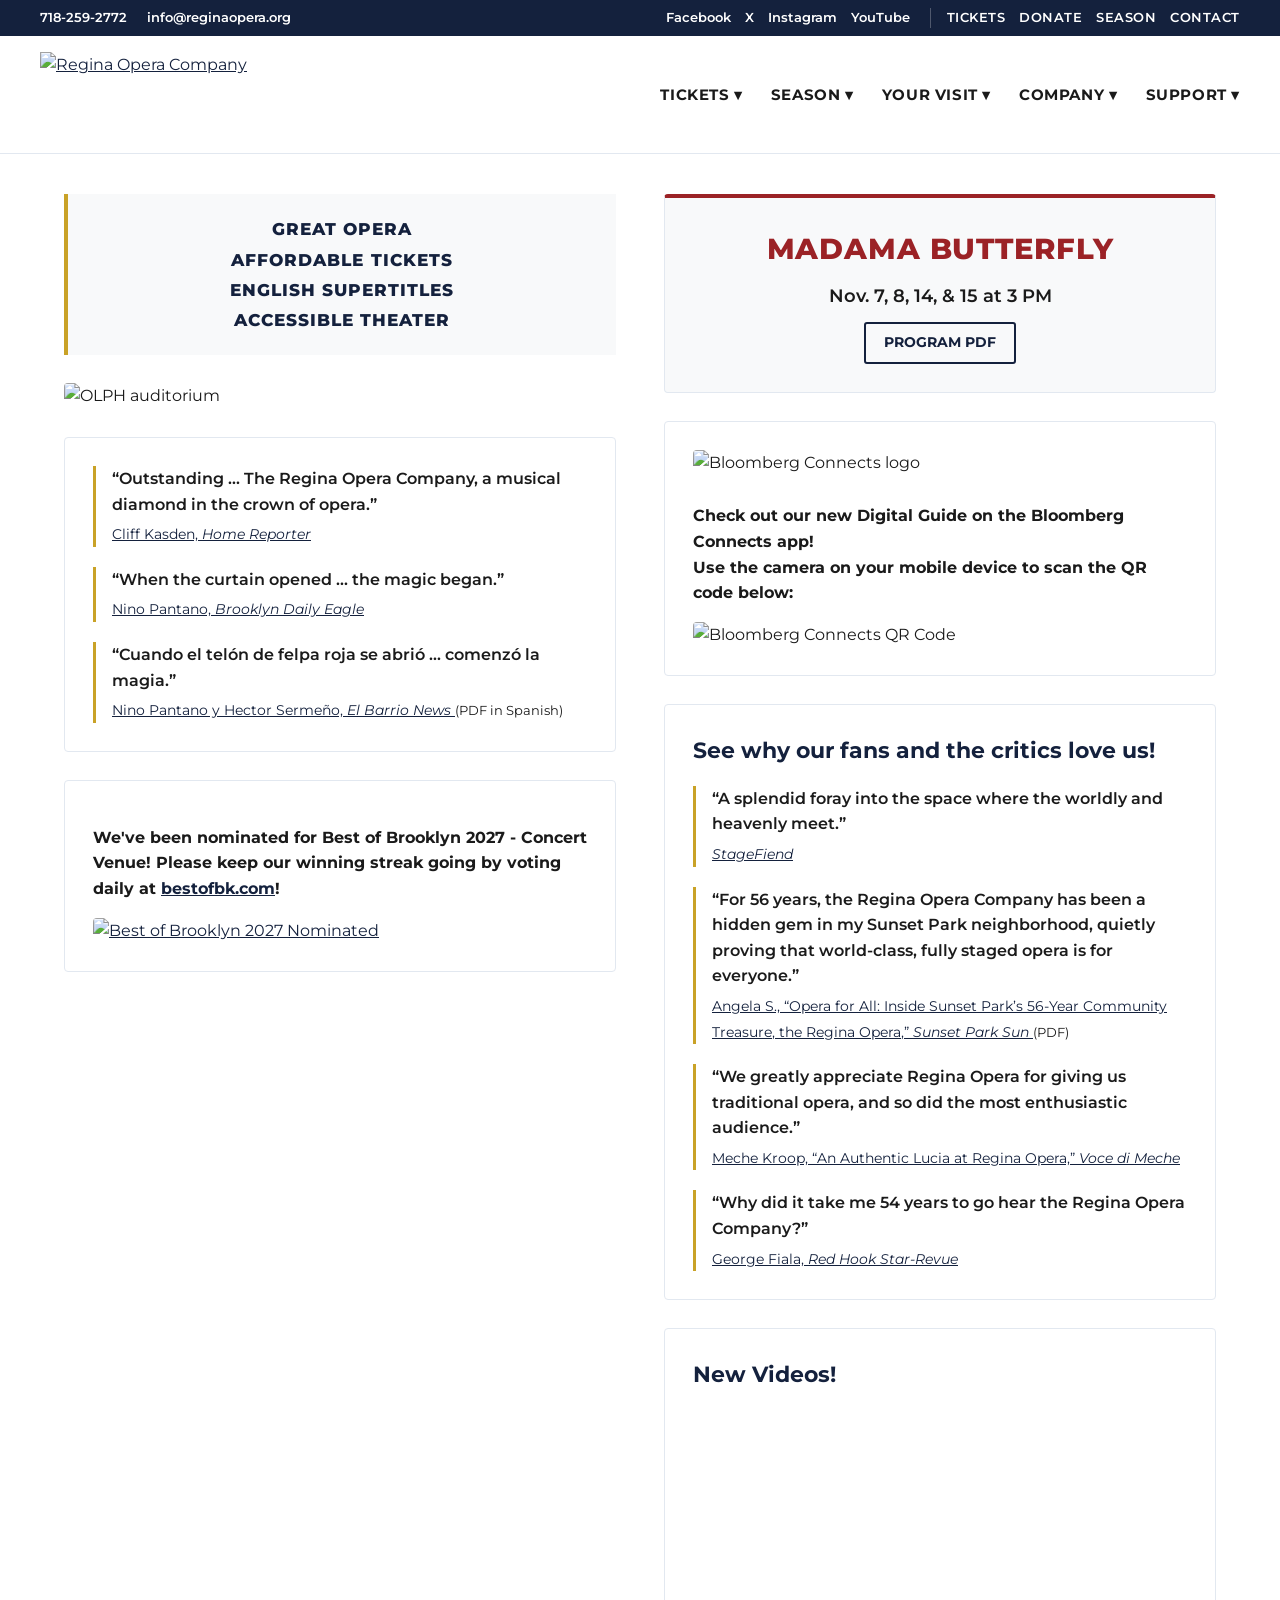
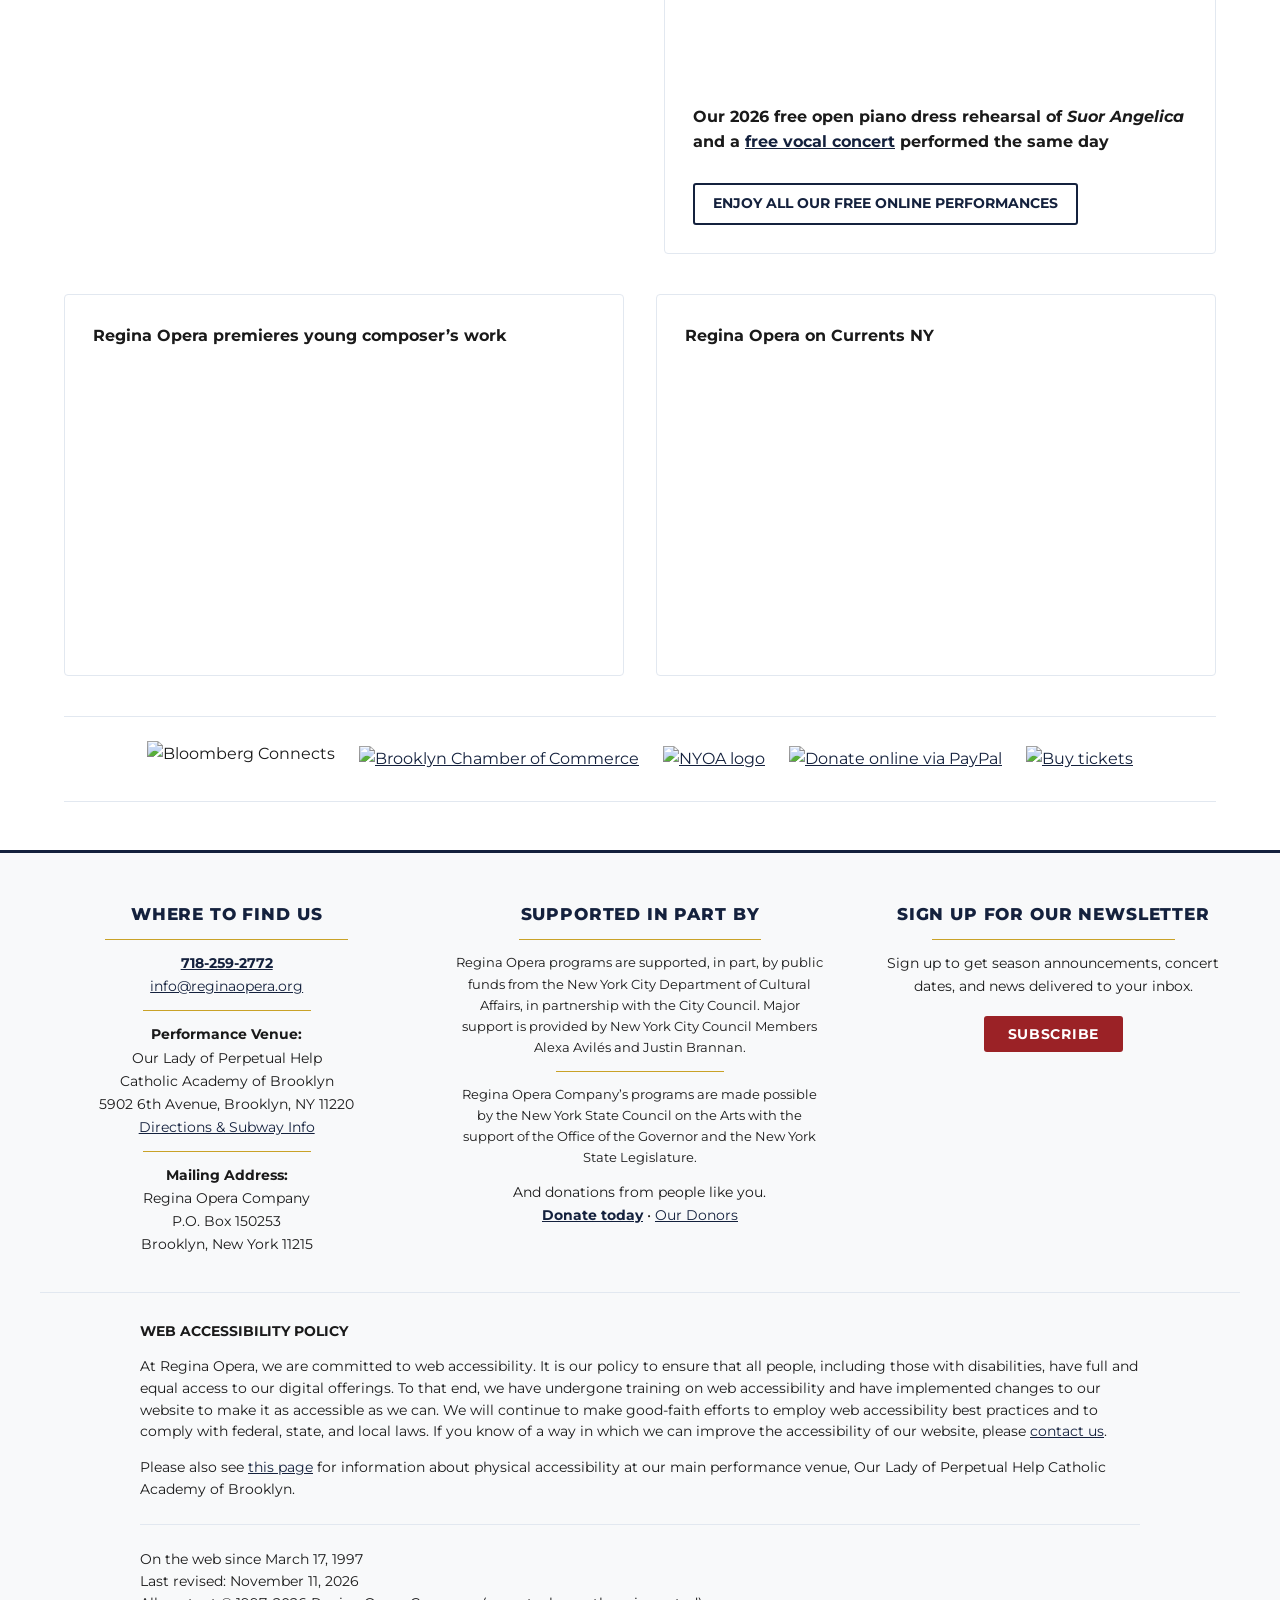
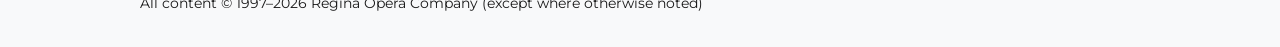
==== commit 2d29eb1e: "Update index.htm I added a footer" ====
--- a/index.htm
+++ b/index.htm
@@ -112,6 +112,8 @@
     }
     /* --- GLIMMERGLASS-STYLE HEADER --- */
     .gg-header {
+      position:sticky;
+      top:0;
       background: #ffffff;
       border-bottom: 1px solid var(--regina-border);
       padding: 0 24px;
@@ -384,58 +386,85 @@
       width: auto;
     }
 
-    /* --- FOOTER --- */
+   /* --- 3-COLUMN GENESIS-STYLE FOOTER --- */
     .regina-footer {
       background: var(--regina-light);
-      border-top: 1px solid var(--regina-border);
-      padding: 40px 24px;
-      margin-top: 40px;
+      border-top: 3px solid var(--regina-navy);
+      padding: 48px 24px 32px;
+      margin-top: 48px;
       font-size: 0.9rem;
     }
 
-    .regina-footer-inner {
+    .footer-widgets-grid {
+      max-width: 1200px;
+      margin: 0 auto;
+      display: grid;
+      grid-template-columns: repeat(3, 1fr);
+      gap: 40px;
+      text-align: center;
+      padding-bottom: 36px;
+      border-bottom: 1px solid var(--regina-border);
+    }
+
+    .footer-widget-col h3 {
+      font-size: 1.05rem;
+      font-weight: 800;
+      text-transform: uppercase;
+      letter-spacing: 0.05em;
+      color: var(--regina-navy);
+      margin: 0 0 12px;
+    }
+
+    .footer-divider {
+      width: 65%;
+      height: 1px;
+      background: var(--regina-gold);
+      margin: 12px auto;
+    }
+
+    .footer-divider.short {
+      width: 45%;
+    }
+
+    .footer-subscribe-btn {
+      display: inline-block;
+      background: var(--regina-red);
+      color: #ffffff;
+      border: none;
+      padding: 10px 24px;
+      font-family: 'Montserrat', sans-serif;
+      font-size: 0.85rem;
+      font-weight: 700;
+      text-transform: uppercase;
+      letter-spacing: 0.05em;
+      border-radius: 3px;
+      cursor: pointer;
+      text-decoration: none;
+      transition: background 0.2s ease;
+    }
+
+    .footer-subscribe-btn:hover {
+      background: #7d1b1e;
+      color: #ffffff;
+    }
+
+    .footer-bottom-meta {
       max-width: 1000px;
-      margin: 0 auto;
-    }
-
-    .footer-section {
-      margin-bottom: 28px;
+      margin: 28px auto 0;
+      font-size: 0.85rem;
+    }
+
+    .footer-accessibility {
       padding-bottom: 24px;
+      margin-bottom: 24px;
       border-bottom: 1px solid var(--regina-border);
-    }
-
-    .footer-section:last-child {
-      border-bottom: none;
-      margin-bottom: 0;
-      padding-bottom: 0;
-    }
-
-    .center {
-      text-align: center;
+      text-align: left;
     }
 
     @media (max-width: 850px) {
-      .gg-header-inner,
-      .regina-main-grid,
-      .extra-videos-grid {
+      .footer-widgets-grid {
         grid-template-columns: 1fr;
-        flex-direction: column;
-        align-items: center;
-      }
-
-      .gg-nav-stack {
-        align-items: center;
-      }
-
-      .gg-primary-nav {
-        flex-wrap: wrap;
-        justify-content: center;
-        gap: 16px;
-      }
-
-      .gg-dropdown {
-        right: auto;
-        left: 0;
+        gap: 32px;
       }
     }
   </style>
@@ -672,36 +701,86 @@
     </div>
   </main>
 
-  <!-- FOOTER -->
+<!-- FOOTER -->
   <footer class="regina-footer">
-    <div class="regina-footer-inner">
-      <div class="footer-section center">
-        <p style="font-size: 0.85rem;">
-          Regina Opera programs are supported, in part, by public funds from the New York City Department of Cultural Affairs, in partnership with
-          the City Council. Major support is provided by New York City Council Members Alexa Avilés and Justin Brannan. Regina Opera Company’s programs are
-          made possible by the New York State Council on the Arts with the support of the Office of the Governor and the New York State Legislature. Regina Opera thanks all
-          its <a href="thankyou.htm">donors</a>.
-        </p>
-      </div>
-
-      <div class="footer-section">
-        <p class="center"><b>WEB ACCESSIBILITY POLICY</b></p>
+    <div class="footer-widgets-grid">
+
+      <!-- Column 1: Where to Find Us -->
+      <div class="footer-widget-col">
+        <h3>Where to Find Us</h3>
+        <div class="footer-divider"></div>
+        <p style="margin: 0;">
+          <a href="tel:718-259-2772"><b>718-259-2772</b></a><br>
+          <a href="mailto:info@reginaopera.org">info@reginaopera.org</a>
+        </p>
+        <div class="footer-divider short"></div>
+        <p style="margin: 0;">
+          <b>Performance Venue:</b><br>
+          Our Lady of Perpetual Help<br>
+          Catholic Academy of Brooklyn<br>
+          5902 6th Avenue, Brooklyn, NY 11220<br>
+          <a href="olph.htm">Directions &amp; Subway Info</a>
+          <div class="footer-divider short"></div>
+        <p style="margin: 0;">
+          <b>Mailing Address:</b><br>
+          Regina Opera Company<br>
+          P.O. Box 150253<br>
+          Brooklyn, New York 11215<br>
+        </p>
+      </div>
+
+      <!-- Column 2: Supported in Part by -->
+      <div class="footer-widget-col">
+        <h3>Supported in Part by</h3>
+        <div class="footer-divider"></div>
+        <p style="font-size: 0.83rem; margin: 0 0 12px;">
+          Regina Opera programs are supported, in part, by public funds from the New York City Department of Cultural Affairs, in partnership with the City Council. Major support is provided by New York City Council Members Alexa Avilés and Justin Brannan.
+        </p>
+        <div class="footer-divider short"></div>
+        <p style="font-size: 0.83rem; margin: 0 0 12px;">
+          Regina Opera Company’s programs are made possible by the New York State Council on the Arts with the support of the Office of the Governor and the New York State Legislature.
+        </p>
+        <p style="margin: 0;">
+          And donations from people like you.<br>
+          <a href="give.htm"><b>Donate today</b></a> &bull; <a href="thankyou.htm">Our Donors</a>
+        </p>
+      </div>
+
+      <!-- Column 3: Sign Up for Our Newsletter -->
+      <div class="footer-widget-col">
+        <h3>Sign Up for Our Newsletter</h3>
+        <div class="footer-divider"></div>
+        <p style="margin: 0 0 18px;">
+          Sign up to get season announcements, concert dates, and news delivered to your inbox.
+        </p>
+        <!-- Replace action URL below with Regina Opera's mailing list link if you use Constant Contact/Mailchimp -->
+        <form action="contact.htm" method="get">
+          <button type="submit" class="footer-subscribe-btn">Subscribe</button>
+        </form>
+      </div>
+
+    </div>
+
+    <!-- Bottom Accessibility Policy & Copyright -->
+    <div class="footer-bottom-meta">
+      <div class="footer-accessibility">
+        <p class="center" style="margin-top: 0;"><b>WEB ACCESSIBILITY POLICY</b></p>
         <p>
           At Regina Opera, we are committed to web accessibility. It is our policy to ensure that all people,
           including those with disabilities, have full and equal access to our digital offerings. To that end, we have undergone training on web accessibility and have implemented changes to our website to make it as accessible
           as we can. We will continue to make good-faith efforts to employ web accessibility best practices and to comply with federal, state, and local laws.
           If you know of a way in which we can improve the accessibility of our website, please <a href="contact.htm">contact us</a>.
         </p>
-        <p>
+        <p style="margin-bottom: 0;">
           Please also see <a href="accessibility.htm">this page</a> for information about physical accessibility at our main performance venue, Our Lady of Perpetual Help Catholic Academy of Brooklyn.
         </p>
       </div>
 
-      <div class="footer-section center" style="font-size: 0.85rem;">
-        <p>
+      <div class="center">
+        <p style="margin: 0;">
           On the web since March 17, 1997<br>
           Last revised: November 11, 2026<br>
-          All content © 1997–2026 Regina Opera Company (except where otherwise noted)
+          All content &copy; 1997–2026 Regina Opera Company (except where otherwise noted)
         </p>
       </div>
     </div>
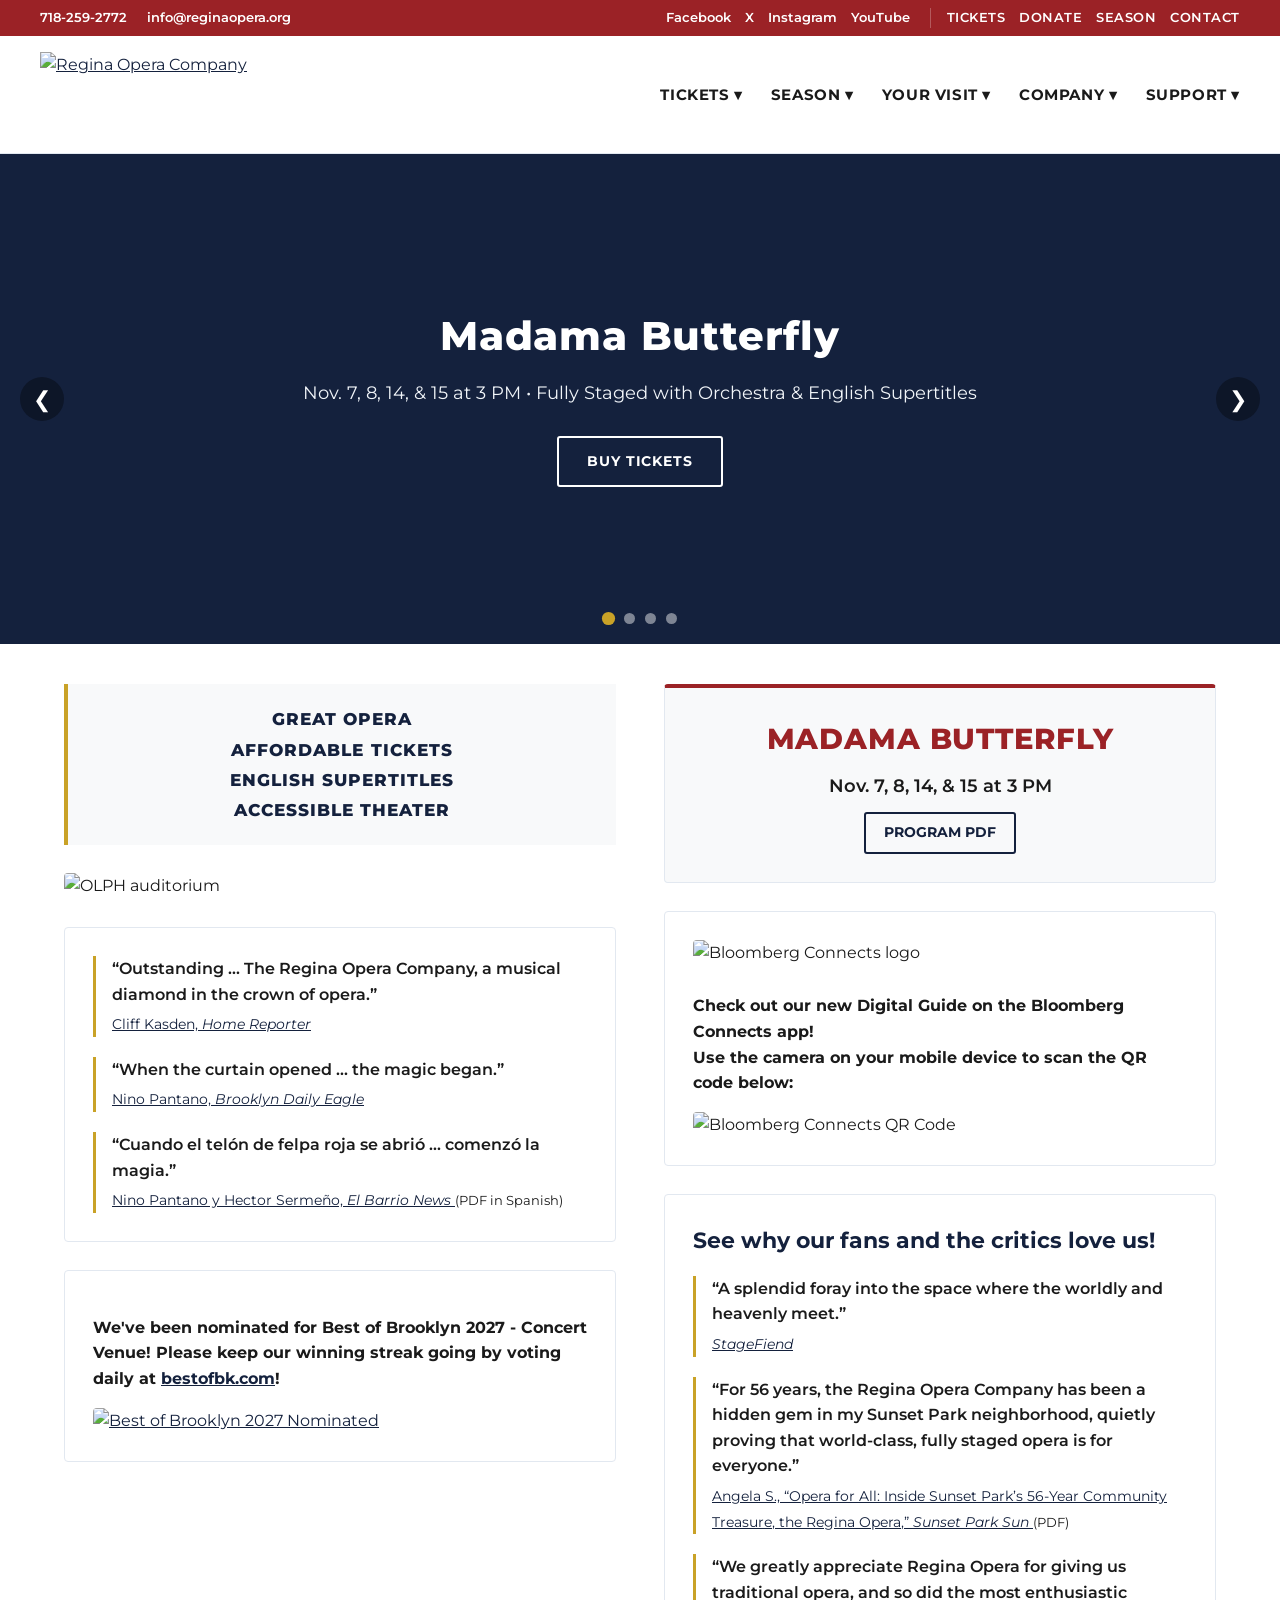
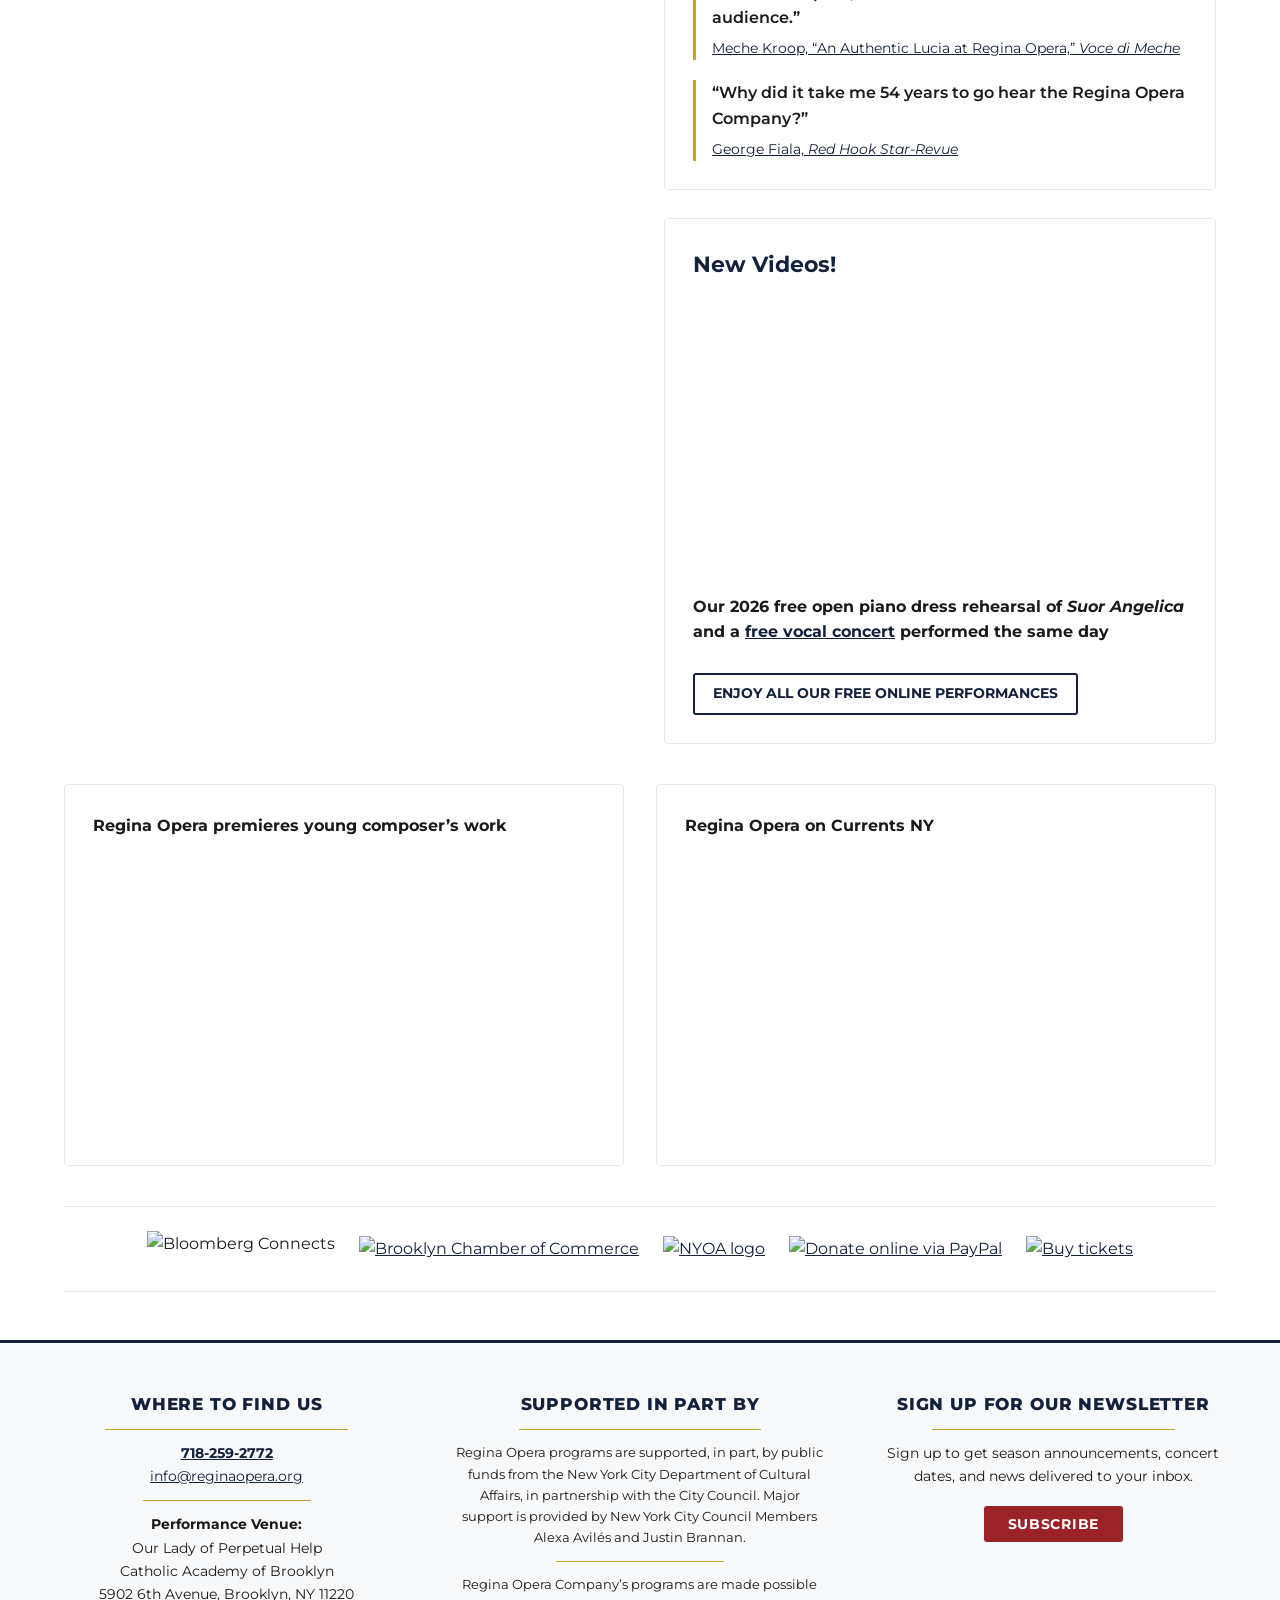
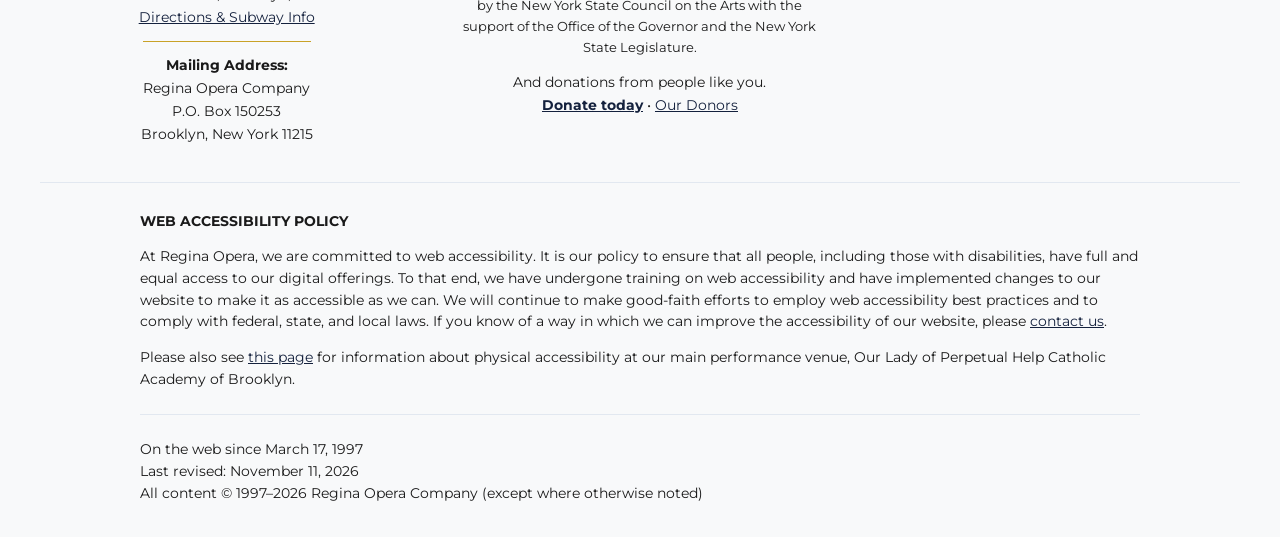
==== commit 64eb8408: "Update index.htm I added a slideshow thing" ====
--- a/index.htm
+++ b/index.htm
@@ -41,7 +41,7 @@
     }
 /* --- TOP CONTAINER UTILITY BAR (Central City Opera style) --- */
     .top-utility-bar {
-      background-color: var(--regina-navy);
+      background-color: var(--regina-red);
       color: #ffffff;
       font-size: 0.8rem;
       font-weight: 600;
@@ -155,7 +155,7 @@
     }
 
     .gg-secondary-nav a {
-      color: var(--regina-navy);
+      color: var(--regina-red);
       text-decoration: none;
     }
 
@@ -246,7 +246,158 @@
       background: var(--regina-light);
       color: var(--regina-red);
     }
-
+/* --- FULL-WIDTH HERO SLIDESHOW (Divi-style) --- */
+    .regina-hero-slider {
+      position: relative;
+      width: 100%;
+      height: 490px;
+      background-color: var(--regina-navy);
+      color: #ffffff;
+      overflow: hidden;
+    }
+
+    .regina-slide {
+      position: absolute;
+      inset: 0;
+      display: flex;
+      align-items: center;
+      justify-content: center;
+      text-align: center;
+      padding: 0 64px;
+      background-size: cover;
+      background-position: center;
+      opacity: 0;
+      visibility: hidden;
+      transition: opacity 0.6s ease, visibility 0.6s ease;
+    }
+
+    .regina-slide.active {
+      opacity: 1;
+      visibility: visible;
+      z-index: 1;
+    }
+
+    /* Dark overlay so white text is always readable over photos */
+    .regina-slide::before {
+      content: "";
+      position: absolute;
+      inset: 0;
+      background: linear-gradient(rgba(20, 33, 61, 0.72), rgba(20, 33, 61, 0.82));
+      z-index: 1;
+    }
+
+    .regina-slide-inner {
+      position: relative;
+      z-index: 2;
+      max-width: 820px;
+    }
+
+    .regina-slide-title {
+      font-size: 2.5rem;
+      font-weight: 800;
+      margin: 0 0 14px;
+      line-height: 1.2;
+      letter-spacing: 0.02em;
+    }
+
+    .regina-slide-title a {
+      color: #ffffff;
+      text-decoration: none;
+    }
+
+    .regina-slide-title a:hover {
+      color: var(--regina-gold);
+    }
+
+    .regina-slide-content {
+      font-size: 1.15rem;
+      font-weight: 400;
+      margin: 0 0 28px;
+      color: #f1f5f9;
+    }
+
+    .regina-slide-btn {
+      display: inline-block;
+      padding: 12px 28px;
+      border: 2px solid #ffffff;
+      color: #ffffff;
+      background: transparent;
+      font-size: 0.9rem;
+      font-weight: 700;
+      text-transform: uppercase;
+      letter-spacing: 0.06em;
+      text-decoration: none;
+      border-radius: 3px;
+      transition: all 0.25s ease;
+    }
+
+    .regina-slide-btn:hover {
+      background: var(--regina-red);
+      border-color: var(--regina-red);
+      color: #ffffff;
+    }
+
+    /* Left / Right Arrows */
+    .slider-arrow {
+      position: absolute;
+      top: 50%;
+      transform: translateY(-50%);
+      z-index: 3;
+      background: rgba(0, 0, 0, 0.35);
+      color: #ffffff;
+      border: none;
+      width: 44px;
+      height: 44px;
+      font-size: 1.4rem;
+      cursor: pointer;
+      border-radius: 50%;
+      display: flex;
+      align-items: center;
+      justify-content: center;
+      transition: background 0.2s ease;
+    }
+
+    .slider-arrow:hover {
+      background: var(--regina-red);
+    }
+
+    .slider-arrow.prev { left: 20px; }
+    .slider-arrow.next { right: 20px; }
+
+    /* Bottom Dot Controllers */
+    .slider-dots {
+      position: absolute;
+      bottom: 20px;
+      left: 50%;
+      transform: translateX(-50%);
+      z-index: 3;
+      display: flex;
+      gap: 10px;
+    }
+
+    .slider-dot {
+      width: 11px;
+      height: 11px;
+      border-radius: 50%;
+      border: none;
+      background: rgba(255, 255, 255, 0.45);
+      cursor: pointer;
+      padding: 0;
+      transition: background 0.2s ease, transform 0.2s ease;
+    }
+
+    .slider-dot.active {
+      background: var(--regina-gold);
+      transform: scale(1.2);
+    }
+
+    @media (max-width: 768px) {
+      .regina-hero-slider { height: 420px; }
+      .regina-slide { padding: 0 48px; }
+      .regina-slide-title { font-size: 1.75rem; }
+      .regina-slide-content { font-size: 1rem; }
+    }
+    
     /* --- MAIN 2-COLUMN CONTENT GRID --- */
     .regina-container {
       max-width: 1200px;
@@ -560,7 +711,66 @@
       </div>
     </div>
   </header>
-
+<!-- FULL-WIDTH HERO SLIDESHOW -->
+  <section class="regina-hero-slider" aria-label="Featured Highlights">
+    
+    <!-- Slide 1: Madama Butterfly -->
+    <div class="regina-slide active" style="background-image: url('images/OLPH_01_500.jpg');">
+      <div class="regina-slide-inner">
+        <h2 class="regina-slide-title"><a href="butterfly.htm">Madama Butterfly</a></h2>
+        <div class="regina-slide-content">
+          <p>Nov. 7, 8, 14, &amp; 15 at 3 PM &bull; Fully Staged with Orchestra &amp; English Supertitles</p>
+        </div>
+        <a class="regina-slide-btn" href="tickets.htm">Buy Tickets</a>
+      </div>
+    </div>
+
+    <!-- Slide 2: Best of Brooklyn Nomination -->
+    <div class="regina-slide" style="background-image: url('images/OLPH_01_500.jpg');">
+      <div class="regina-slide-inner">
+        <h2 class="regina-slide-title"><a href="https://bestofbk.com" target="_blank" rel="noopener">Best of Brooklyn 2027 Nominee</a></h2>
+        <div class="regina-slide-content">
+          <p>We’ve been nominated for Best Concert Venue! Help keep our winning streak going by voting daily at bestofbk.com.</p>
+        </div>
+        <a class="regina-slide-btn" href="https://bestofbk.com" target="_blank" rel="noopener">Vote Today</a>
+      </div>
+    </div>
+
+    <!-- Slide 3: Support / Give -->
+    <div class="regina-slide" style="background-image: url('images/OLPH_01_500.jpg');">
+      <div class="regina-slide-inner">
+        <h2 class="regina-slide-title"><a href="give.htm">56 Years of Opera for Everyone</a></h2>
+        <div class="regina-slide-content">
+          <p>Great opera, affordable tickets, and free community concerts in Sunset Park, Brooklyn—made possible by donors like you.</p>
+        </div>
+        <a class="regina-slide-btn" href="give.htm">Give Today</a>
+      </div>
+    </div>
+
+    <!-- Slide 4: Free Online Performances -->
+    <div class="regina-slide" style="background-image: url('images/OLPH_01_500.jpg');">
+      <div class="regina-slide-inner">
+        <h2 class="regina-slide-title"><a href="onlineperformances.htm">Free Online Performances</a></h2>
+        <div class="regina-slide-content">
+          <p>Watch full open rehearsals, vocal concerts, and archival productions from the comfort of home.</p>
+        </div>
+        <a class="regina-slide-btn" href="onlineperformances.htm">Watch Now</a>
+      </div>
+    </div>
+
+    <!-- Arrows -->
+    <button class="slider-arrow prev" aria-label="Previous slide" onclick="changeSlide(-1)">&#10094;</button>
+    <button class="slider-arrow next" aria-label="Next slide" onclick="changeSlide(1)">&#10095;</button>
+
+    <!-- Dots -->
+    <div class="slider-dots">
+      <button class="slider-dot active" aria-label="Slide 1" onclick="goToSlide(0)"></button>
+      <button class="slider-dot" aria-label="Slide 2" onclick="goToSlide(1)"></button>
+      <button class="slider-dot" aria-label="Slide 3" onclick="goToSlide(2)"></button>
+      <button class="slider-dot" aria-label="Slide 4" onclick="goToSlide(3)"></button>
+    </div>
+
+  </section>
   <!-- MAIN CONTENT -->
   <main class="regina-container">
     <div class="regina-main-grid">
@@ -787,5 +997,51 @@
   </footer>
 
 
-
+<script>
+    let currentSlide = 0;
+    const slides = document.querySelectorAll('.regina-slide');
+    const dots = document.querySelectorAll('.slider-dot');
+    const sliderContainer = document.querySelector('.regina-hero-slider');
+    let slideTimer;
+
+    function showSlide(index) {
+      if (index >= slides.length) currentSlide = 0;
+      else if (index < 0) currentSlide = slides.length - 1;
+      else currentSlide = index;
+
+      slides.forEach((slide, i) => {
+        slide.classList.toggle('active', i === currentSlide);
+      });
+      dots.forEach((dot, i) => {
+        dot.classList.toggle('active', i === currentSlide);
+      });
+    }
+
+    function changeSlide(step) {
+      showSlide(currentSlide + step);
+      resetTimer();
+    }
+
+    function goToSlide(index) {
+      showSlide(index);
+      resetTimer();
+    }
+
+    function startTimer() {
+      slideTimer = setInterval(() => {
+        showSlide(currentSlide + 1);
+      }, 7000); // Matches et_slider_speed_7000 (7 seconds)
+    }
+
+    function resetTimer() {
+      clearInterval(slideTimer);
+      startTimer();
+    }
+
+    // Pause auto-scroll on mouse hover
+    sliderContainer.addEventListener('mouseenter', () => clearInterval(slideTimer));
+    sliderContainer.addEventListener('mouseleave', startTimer);
+
+    startTimer();
+  </script>
 </body>
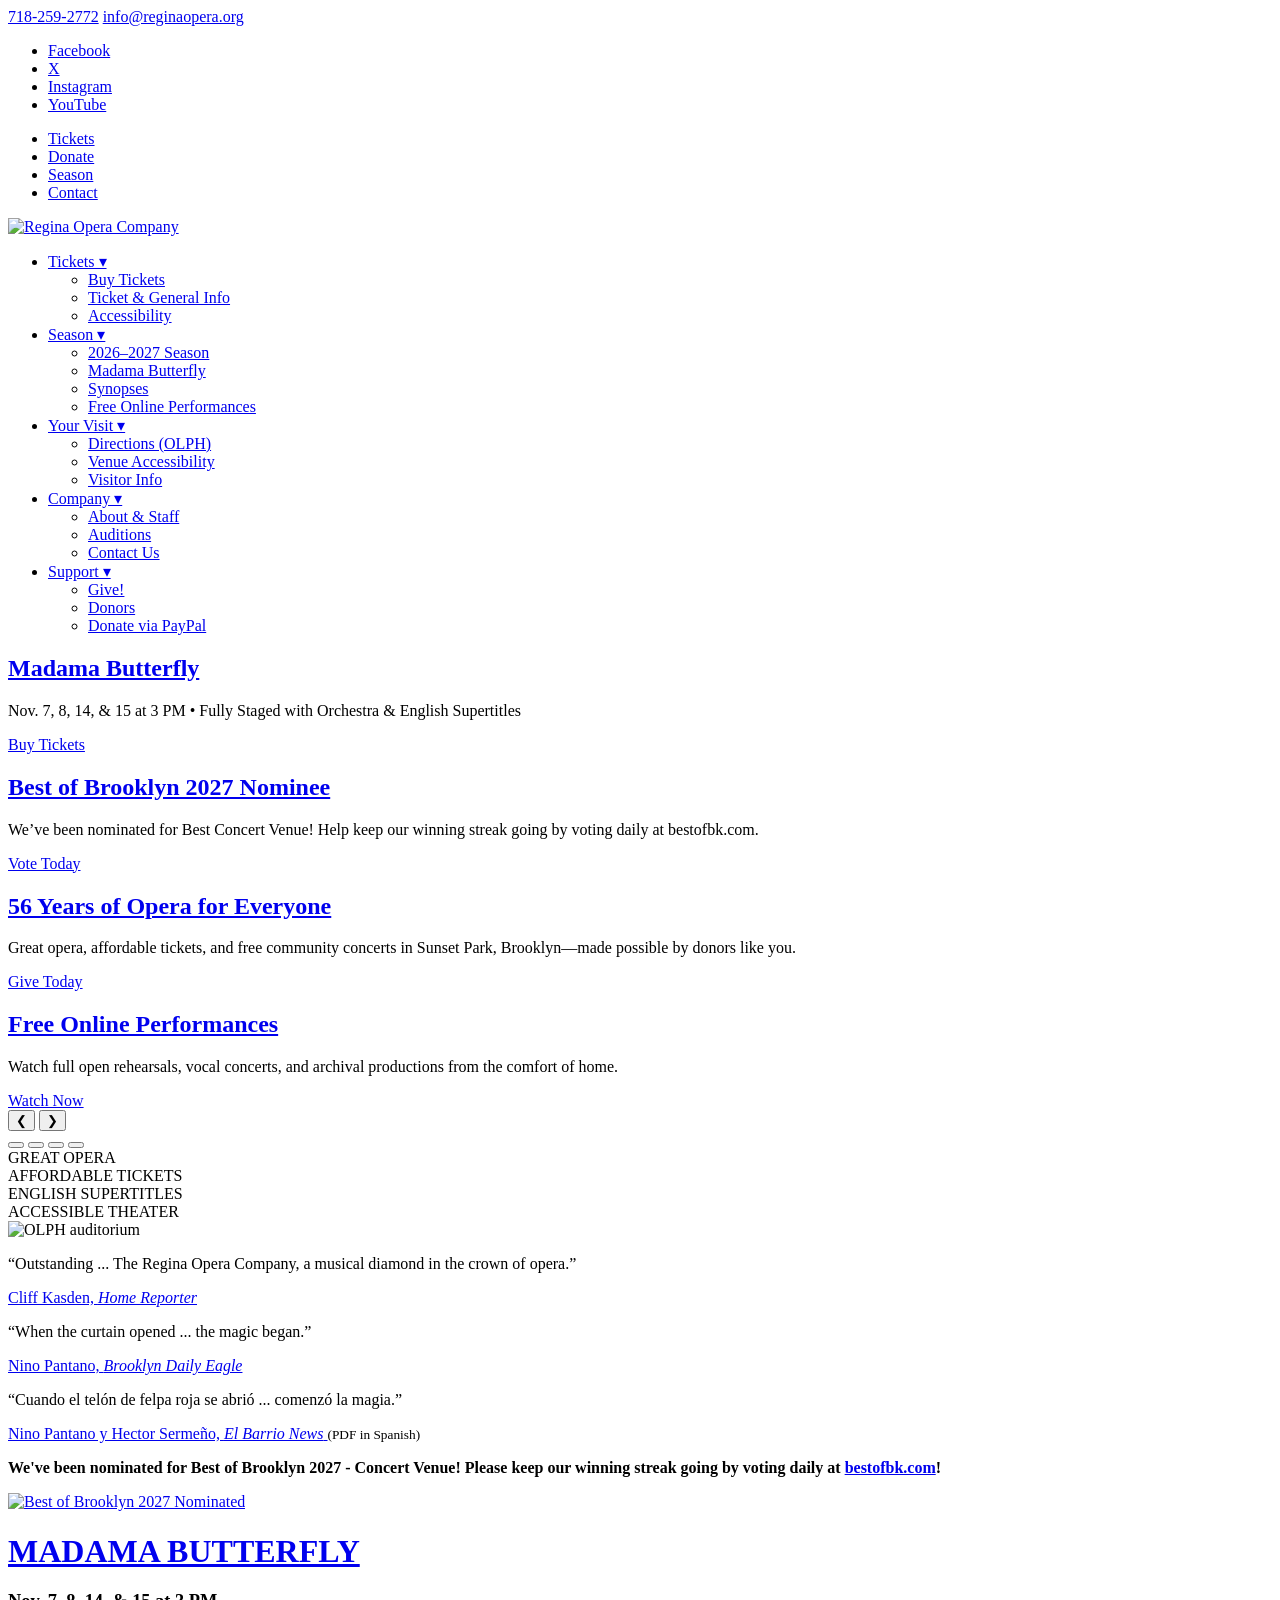
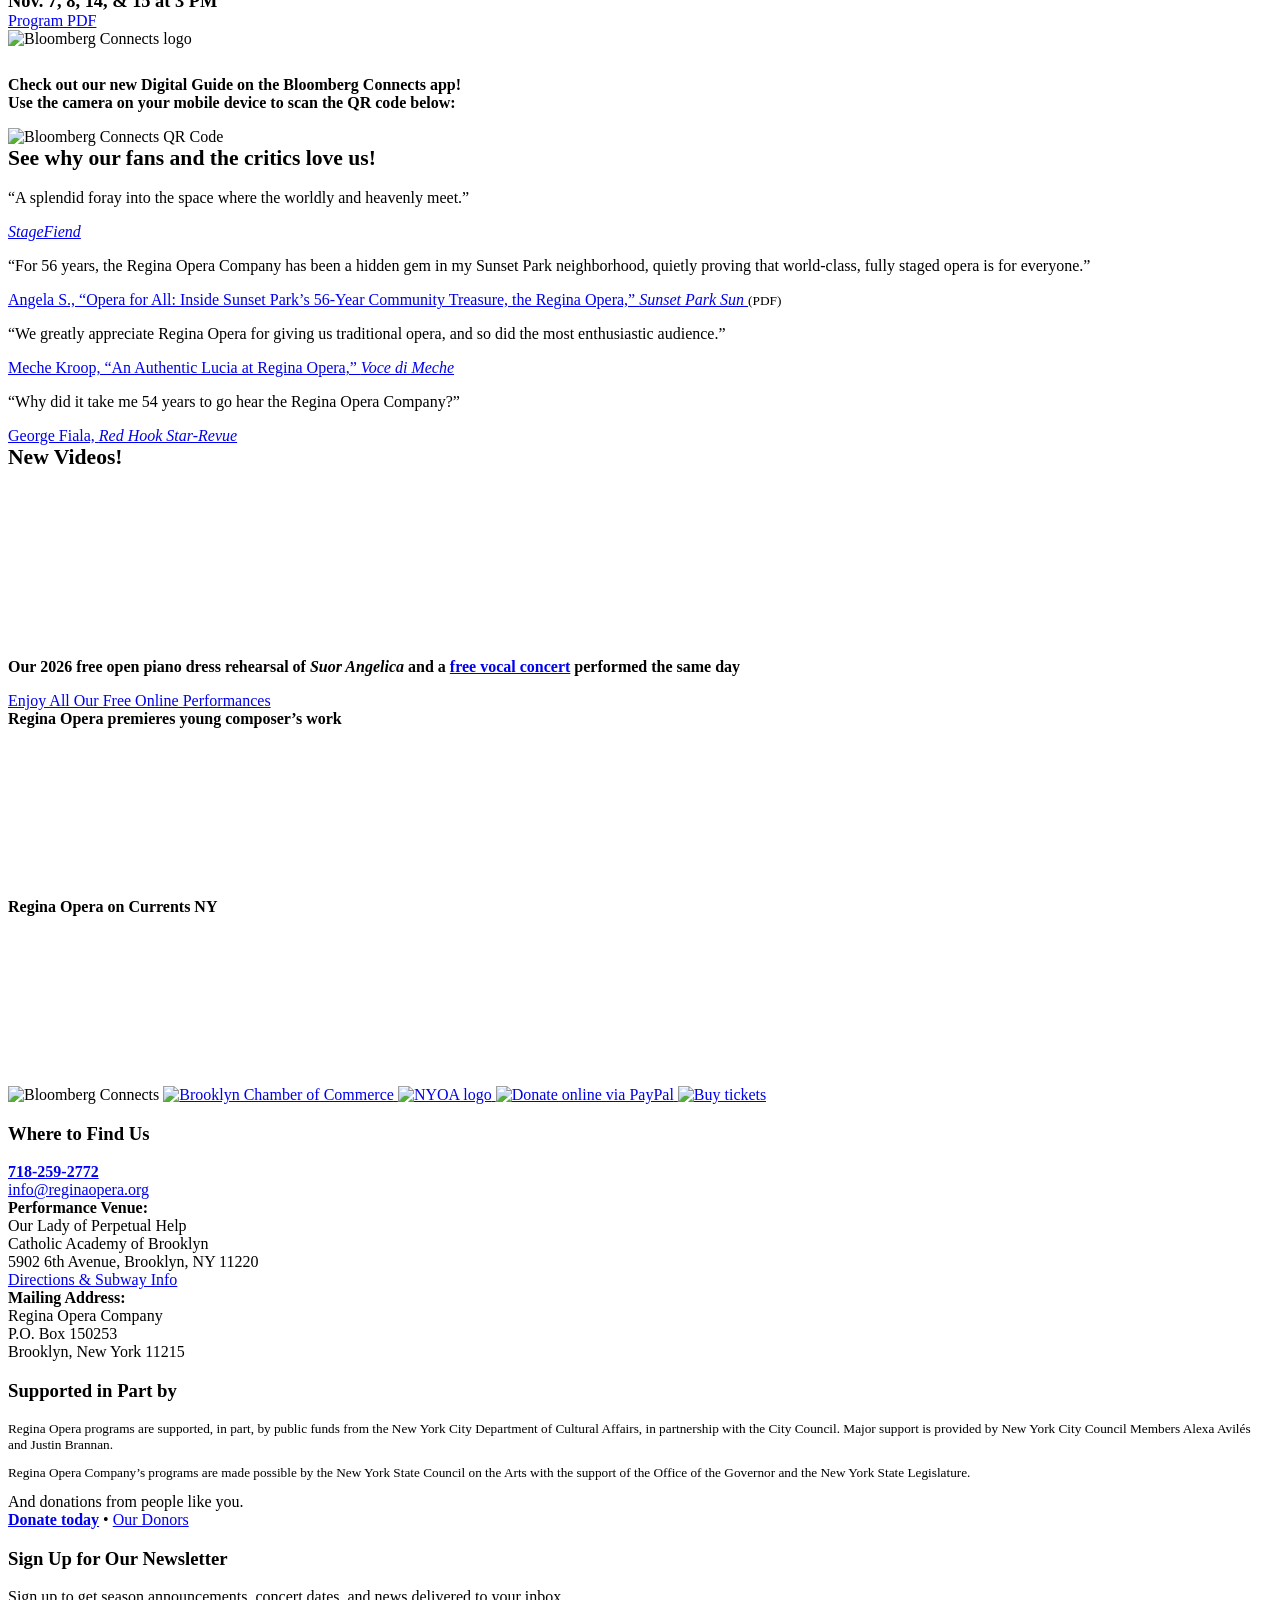
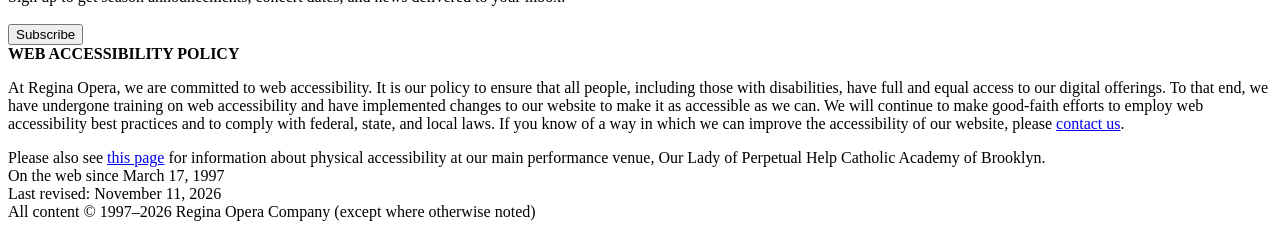
==== commit 616cdc73: "Update index.htm testing to see if it can pick up styles" ====
--- a/index.htm
+++ b/index.htm
@@ -9,616 +9,8 @@
   <link rel="preconnect" href="https://fonts.googleapis.com">
   <link rel="preconnect" href="https://fonts.gstatic.com" crossorigin="">
   <link href="https://fonts.googleapis.com/css2?family=Montserrat:ital,wght@0,400;0,600;0,700;0,800;1,400&amp;display=swap" rel="stylesheet">
-
-  <style>
-    :root {
-      --regina-navy: #14213d;
-      --regina-red: #9b2226;
-      --regina-gold: #c9a227;
-      --regina-light: #f8f9fa;
-      --regina-border: #e2e8f0;
-      --text-dark: #1a1a1a;
-    }
-
-    * {
-      box-sizing: border-box;
-    }
-
-    body {
-      font-family: 'Montserrat', sans-serif;
-      color: var(--text-dark);
-      margin: 0;
-      line-height: 1.6;
-      background-color: #ffffff;
-    }
-
-    a {
-      color: var(--regina-navy);
-    }
-
-    a:hover {
-      color: var(--regina-red);
-    }
-/* --- TOP CONTAINER UTILITY BAR (Central City Opera style) --- */
-    .top-utility-bar {
-      background-color: var(--regina-red);
-      color: #ffffff;
-      font-size: 0.8rem;
-      font-weight: 600;
-      padding: 8px 24px;
-    }
-
-    .top-utility-inner {
-      max-width: 1200px;
-      margin: 0 auto;
-      display: flex;
-      justify-content: space-between;
-      align-items: center;
-      flex-wrap: wrap;
-      gap: 12px;
-    }
-
-    .top-info {
-      display: flex;
-      align-items: center;
-      gap: 20px;
-    }
-
-    .top-info a,
-    .top-secondary-menu a {
-      color: #ffffff;
-      text-decoration: none;
-      transition: color 0.2s ease;
-    }
-
-    .top-info a:hover,
-    .top-secondary-menu a:hover {
-      color: var(--regina-gold);
-    }
-
-    .top-secondary-menu {
-      display: flex;
-      align-items: center;
-      flex-wrap: wrap;
-      gap: 20px;
-    }
-
-    .top-social-icons,
-    .top-secondary-nav {
-      list-style: none;
-      margin: 0;
-      padding: 0;
-      display: flex;
-      align-items: center;
-      gap: 14px;
-    }
-
-    .top-secondary-nav {
-      border-left: 1px solid rgba(255, 255, 255, 0.25);
-      padding-left: 16px;
-      text-transform: uppercase;
-      letter-spacing: 0.04em;
-    }
-
-    @media (max-width: 850px) {
-      .top-utility-inner {
-        flex-direction: column;
-        text-align: center;
-      }
-      .top-secondary-nav {
-        border-left: none;
-        padding-left: 0;
-      }
-    }
-    /* --- GLIMMERGLASS-STYLE HEADER --- */
-    .gg-header {
-      position:sticky;
-      top:0;
-      background: #ffffff;
-      border-bottom: 1px solid var(--regina-border);
-      padding: 0 24px;
-    }
-
-    .gg-header-inner {
-      max-width: 1200px;
-      margin: 0 auto;
-      display: flex;
-      justify-content: space-between;
-      align-items: center;
-      padding: 16px 0;
-      gap: 20px;
-    }
-
-    .gg-logo img {
-      height: 85px;
-      width: auto;
-      display: block;
-    }
-
-    .gg-nav-stack {
-      display: flex;
-      flex-direction: column;
-      align-items: flex-end;
-      gap: 12px;
-    }
-
-    /* Top Secondary Utility Bar */
-    .gg-secondary-nav {
-      display: flex;
-      align-items: center;
-      flex-wrap: wrap;
-      gap: 18px;
-      font-size: 0.85rem;
-      font-weight: 600;
-      text-transform: uppercase;
-      letter-spacing: 0.05em;
-    }
-
-    .gg-secondary-nav a {
-      color: var(--regina-red);
-      text-decoration: none;
-    }
-
-    .gg-secondary-nav a:hover {
-      color: var(--regina-red);
-    }
-
-    .gg-secondary-nav a.btn-donate {
-      background: var(--regina-red);
-      color: #fff;
-      padding: 6px 14px;
-      border-radius: 3px;
-    }
-
-    .gg-secondary-nav a.btn-donate:hover {
-      background: #7d1b1e;
-      color: #fff;
-    }
-
-    .gg-secondary-nav a.btn-tickets {
-      background: var(--regina-navy);
-      color: #fff;
-      padding: 6px 14px;
-      border-radius: 3px;
-    }
-
-    .gg-secondary-nav a.btn-tickets:hover {
-      background: #0d1629;
-      color: #fff;
-    }
-
-    /* Primary Nav with Dropdowns */
-    .gg-primary-nav {
-      list-style: none;
-      margin: 0;
-      padding: 0;
-      display: flex;
-      gap: 28px;
-    }
-
-    .gg-primary-nav > li {
-      position: relative;
-    }
-
-    .gg-primary-nav > li > a {
-      font-size: 0.95rem;
-      font-weight: 700;
-      text-transform: uppercase;
-      letter-spacing: 0.04em;
-      color: var(--text-dark);
-      text-decoration: none;
-      padding: 8px 0;
-      display: inline-block;
-    }
-
-    .gg-primary-nav > li > a:hover {
-      color: var(--regina-red);
-    }
-
-    .gg-dropdown {
-      display: none;
-      position: absolute;
-      top: 100%;
-      right: 0;
-      background: #fff;
-      border-top: 3px solid var(--regina-red);
-      box-shadow: 0 10px 25px rgba(0, 0, 0, 0.1);
-      min-width: 220px;
-      padding: 12px 0;
-      list-style: none;
-      z-index: 100;
-    }
-
-    .gg-primary-nav > li:hover .gg-dropdown {
-      display: block;
-    }
-
-    .gg-dropdown li a {
-      display: block;
-      padding: 8px 20px;
-      color: var(--text-dark);
-      text-decoration: none;
-      font-size: 0.9rem;
-      font-weight: 600;
-    }
-
-    .gg-dropdown li a:hover {
-      background: var(--regina-light);
-      color: var(--regina-red);
-    }
-/* --- FULL-WIDTH HERO SLIDESHOW (Divi-style) --- */
-    .regina-hero-slider {
-      position: relative;
-      width: 100%;
-      height: 490px;
-      background-color: var(--regina-navy);
-      color: #ffffff;
-      overflow: hidden;
-    }
-
-    .regina-slide {
-      position: absolute;
-      inset: 0;
-      display: flex;
-      align-items: center;
-      justify-content: center;
-      text-align: center;
-      padding: 0 64px;
-      background-size: cover;
-      background-position: center;
-      opacity: 0;
-      visibility: hidden;
-      transition: opacity 0.6s ease, visibility 0.6s ease;
-    }
-
-    .regina-slide.active {
-      opacity: 1;
-      visibility: visible;
-      z-index: 1;
-    }
-
-    /* Dark overlay so white text is always readable over photos */
-    .regina-slide::before {
-      content: "";
-      position: absolute;
-      inset: 0;
-      background: linear-gradient(rgba(20, 33, 61, 0.72), rgba(20, 33, 61, 0.82));
-      z-index: 1;
-    }
-
-    .regina-slide-inner {
-      position: relative;
-      z-index: 2;
-      max-width: 820px;
-    }
-
-    .regina-slide-title {
-      font-size: 2.5rem;
-      font-weight: 800;
-      margin: 0 0 14px;
-      line-height: 1.2;
-      letter-spacing: 0.02em;
-    }
-
-    .regina-slide-title a {
-      color: #ffffff;
-      text-decoration: none;
-    }
-
-    .regina-slide-title a:hover {
-      color: var(--regina-gold);
-    }
-
-    .regina-slide-content {
-      font-size: 1.15rem;
-      font-weight: 400;
-      margin: 0 0 28px;
-      color: #f1f5f9;
-    }
-
-    .regina-slide-btn {
-      display: inline-block;
-      padding: 12px 28px;
-      border: 2px solid #ffffff;
-      color: #ffffff;
-      background: transparent;
-      font-size: 0.9rem;
-      font-weight: 700;
-      text-transform: uppercase;
-      letter-spacing: 0.06em;
-      text-decoration: none;
-      border-radius: 3px;
-      transition: all 0.25s ease;
-    }
-
-    .regina-slide-btn:hover {
-      background: var(--regina-red);
-      border-color: var(--regina-red);
-      color: #ffffff;
-    }
-
-    /* Left / Right Arrows */
-    .slider-arrow {
-      position: absolute;
-      top: 50%;
-      transform: translateY(-50%);
-      z-index: 3;
-      background: rgba(0, 0, 0, 0.35);
-      color: #ffffff;
-      border: none;
-      width: 44px;
-      height: 44px;
-      font-size: 1.4rem;
-      cursor: pointer;
-      border-radius: 50%;
-      display: flex;
-      align-items: center;
-      justify-content: center;
-      transition: background 0.2s ease;
-    }
-
-    .slider-arrow:hover {
-      background: var(--regina-red);
-    }
-
-    .slider-arrow.prev { left: 20px; }
-    .slider-arrow.next { right: 20px; }
-
-    /* Bottom Dot Controllers */
-    .slider-dots {
-      position: absolute;
-      bottom: 20px;
-      left: 50%;
-      transform: translateX(-50%);
-      z-index: 3;
-      display: flex;
-      gap: 10px;
-    }
-
-    .slider-dot {
-      width: 11px;
-      height: 11px;
-      border-radius: 50%;
-      border: none;
-      background: rgba(255, 255, 255, 0.45);
-      cursor: pointer;
-      padding: 0;
-      transition: background 0.2s ease, transform 0.2s ease;
-    }
-
-    .slider-dot.active {
-      background: var(--regina-gold);
-      transform: scale(1.2);
-    }
-
-    @media (max-width: 768px) {
-      .regina-hero-slider { height: 420px; }
-      .regina-slide { padding: 0 48px; }
-      .regina-slide-title { font-size: 1.75rem; }
-      .regina-slide-content { font-size: 1rem; }
-    }
-    
-    /* --- MAIN 2-COLUMN CONTENT GRID --- */
-    .regina-container {
-      max-width: 1200px;
-      margin: 40px auto;
-      padding: 0 24px;
-    }
-
-    .regina-main-grid {
-      display: grid;
-      grid-template-columns: 1fr 1fr;
-      gap: 48px;
-      align-items: start;
-    }
-
-    .regina-col {
-      display: flex;
-      flex-direction: column;
-      gap: 28px;
-    }
-
-    .regina-card {
-      background: #fff;
-      border: 1px solid var(--regina-border);
-      padding: 28px;
-      border-radius: 4px;
-    }
-
-    .regina-card.featured-show {
-      border-top: 4px solid var(--regina-red);
-      background: var(--regina-light);
-      text-align: center;
-    }
-
-    .tagline-banner {
-      font-weight: 800;
-      font-size: 1.05rem;
-      letter-spacing: 0.06em;
-      line-height: 1.8;
-      text-align: center;
-      color: var(--regina-navy);
-      background: var(--regina-light);
-      padding: 20px;
-      border-left: 4px solid var(--regina-gold);
-    }
-
-    .regina-col img {
-      max-width: 100%;
-      height: auto;
-      border-radius: 4px;
-    }
-
-    .show-title {
-      font-size: 1.8rem;
-      font-weight: 800;
-      margin: 0 0 8px;
-      letter-spacing: 0.03em;
-    }
-
-    .show-title a {
-      color: var(--regina-red);
-      text-decoration: none;
-    }
-
-    .btn-outline {
-      display: inline-block;
-      margin-top: 12px;
-      padding: 8px 18px;
-      border: 2px solid var(--regina-navy);
-      color: var(--regina-navy);
-      font-weight: 700;
-      font-size: 0.85rem;
-      text-transform: uppercase;
-      text-decoration: none;
-      border-radius: 3px;
-    }
-
-    .btn-outline:hover {
-      background: var(--regina-navy);
-      color: #fff;
-    }
-
-    .review-item {
-      border-left: 3px solid var(--regina-gold);
-      padding-left: 16px;
-      margin-bottom: 20px;
-    }
-
-    .review-item p {
-      margin: 0 0 4px;
-      font-weight: 600;
-    }
-
-    .review-item a {
-      color: var(--regina-navy);
-      font-size: 0.9rem;
-    }
-
-    .video-wrapper {
-      position: relative;
-      padding-bottom: 56.25%;
-      height: 0;
-      overflow: hidden;
-      border-radius: 4px;
-    }
-
-    .video-wrapper iframe {
-      position: absolute;
-      top: 0;
-      left: 0;
-      width: 100%;
-      height: 100%;
-    }
-
-    /* --- ADDITIONAL VIDEOS SECTION --- */
-    .extra-videos-grid {
-      display: grid;
-      grid-template-columns: 1fr 1fr;
-      gap: 32px;
-      margin-top: 40px;
-    }
-
-    /* --- PARTNER LOGOS BAR --- */
-    .partners-bar {
-      display: flex;
-      flex-wrap: wrap;
-      justify-content: center;
-      align-items: center;
-      gap: 24px;
-      padding: 24px 0;
-      margin-top: 40px;
-      border-top: 1px solid var(--regina-border);
-      border-bottom: 1px solid var(--regina-border);
-    }
-
-    .partners-bar img {
-      height: 36px;
-      width: auto;
-    }
-
-   /* --- 3-COLUMN GENESIS-STYLE FOOTER --- */
-    .regina-footer {
-      background: var(--regina-light);
-      border-top: 3px solid var(--regina-navy);
-      padding: 48px 24px 32px;
-      margin-top: 48px;
-      font-size: 0.9rem;
-    }
-
-    .footer-widgets-grid {
-      max-width: 1200px;
-      margin: 0 auto;
-      display: grid;
-      grid-template-columns: repeat(3, 1fr);
-      gap: 40px;
-      text-align: center;
-      padding-bottom: 36px;
-      border-bottom: 1px solid var(--regina-border);
-    }
-
-    .footer-widget-col h3 {
-      font-size: 1.05rem;
-      font-weight: 800;
-      text-transform: uppercase;
-      letter-spacing: 0.05em;
-      color: var(--regina-navy);
-      margin: 0 0 12px;
-    }
-
-    .footer-divider {
-      width: 65%;
-      height: 1px;
-      background: var(--regina-gold);
-      margin: 12px auto;
-    }
-
-    .footer-divider.short {
-      width: 45%;
-    }
-
-    .footer-subscribe-btn {
-      display: inline-block;
-      background: var(--regina-red);
-      color: #ffffff;
-      border: none;
-      padding: 10px 24px;
-      font-family: 'Montserrat', sans-serif;
-      font-size: 0.85rem;
-      font-weight: 700;
-      text-transform: uppercase;
-      letter-spacing: 0.05em;
-      border-radius: 3px;
-      cursor: pointer;
-      text-decoration: none;
-      transition: background 0.2s ease;
-    }
-
-    .footer-subscribe-btn:hover {
-      background: #7d1b1e;
-      color: #ffffff;
-    }
-
-    .footer-bottom-meta {
-      max-width: 1000px;
-      margin: 28px auto 0;
-      font-size: 0.85rem;
-    }
-
-    .footer-accessibility {
-      padding-bottom: 24px;
-      margin-bottom: 24px;
-      border-bottom: 1px solid var(--regina-border);
-      text-align: left;
-    }
-
-    @media (max-width: 850px) {
-      .footer-widgets-grid {
-        grid-template-columns: 1fr;
-        gap: 32px;
-      }
-    }
-  </style>
+  <link rel="stylesheet" href="https://raw.githubusercontent.com/dbutt3/reginaopera/refs/heads/main/static/styles.css">
+
 </head>
 <body>
 <!-- TOP CONTAINER UTILITY BAR -->
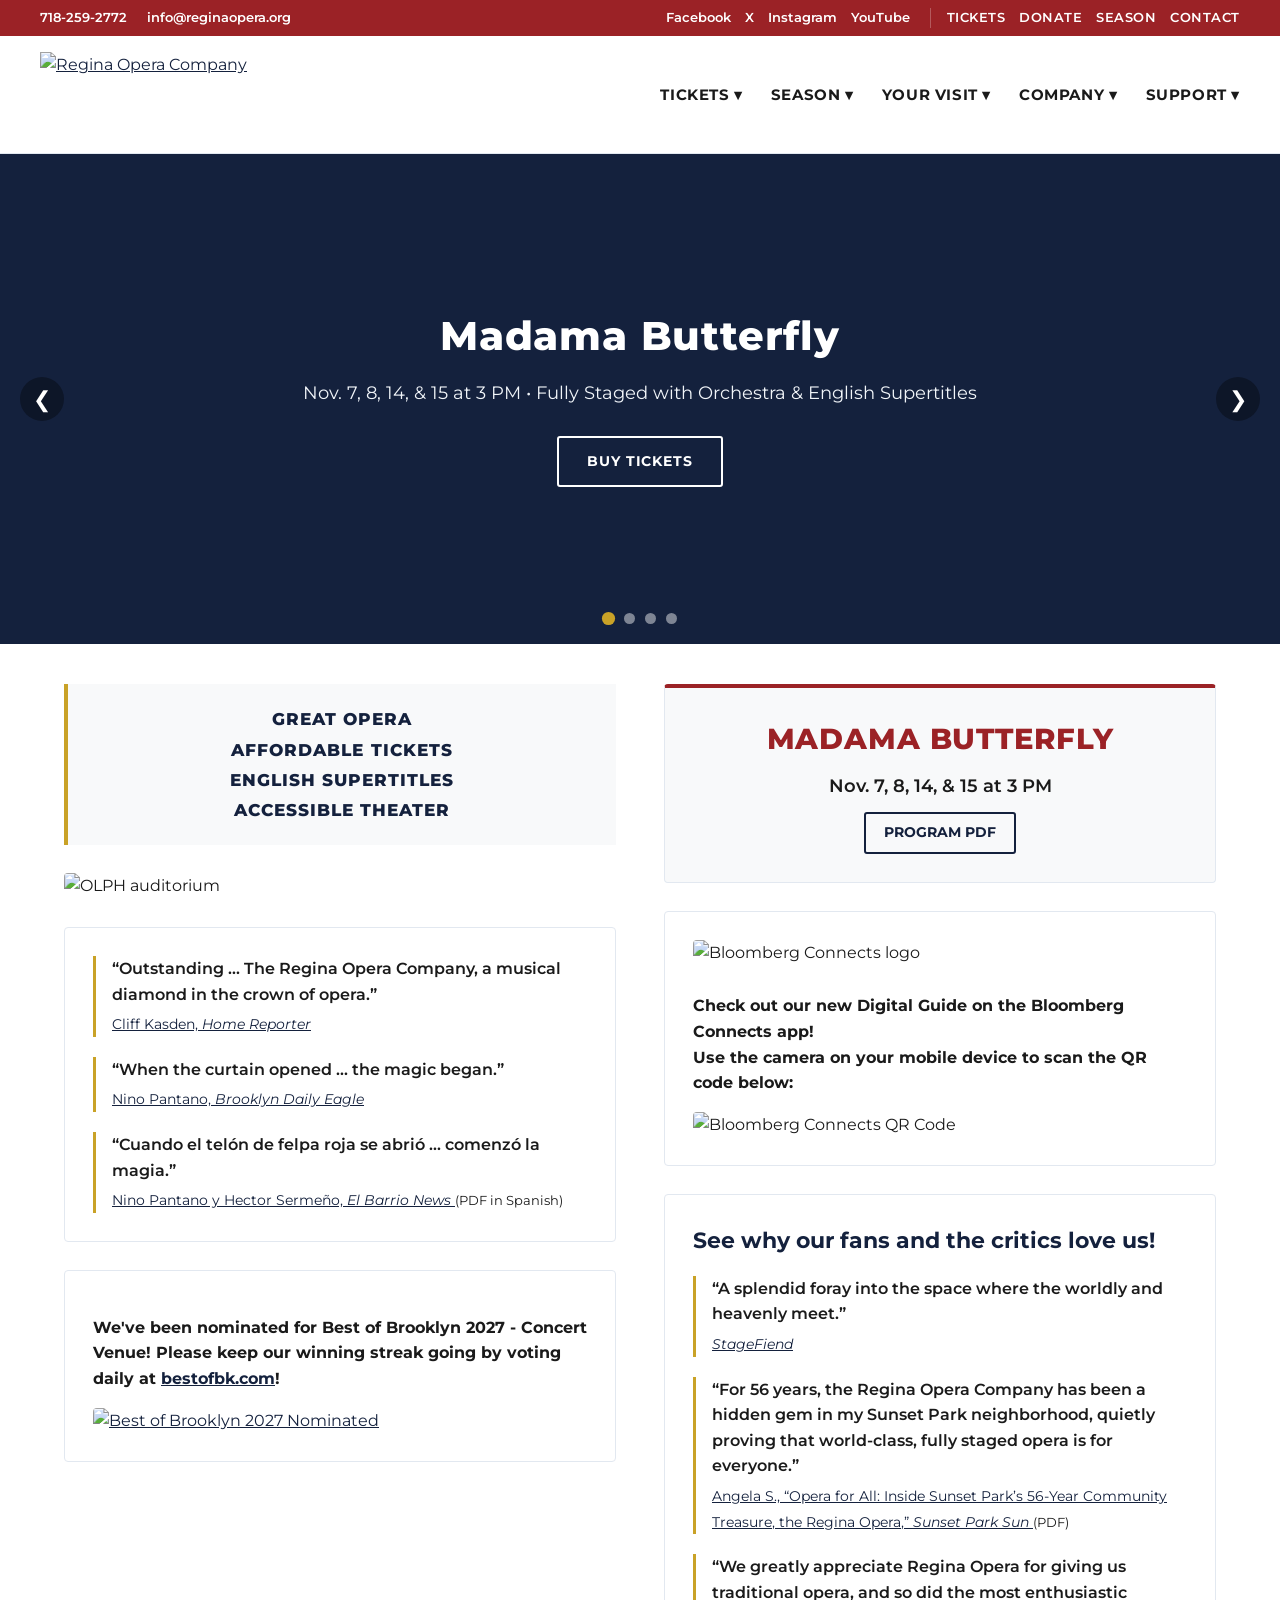
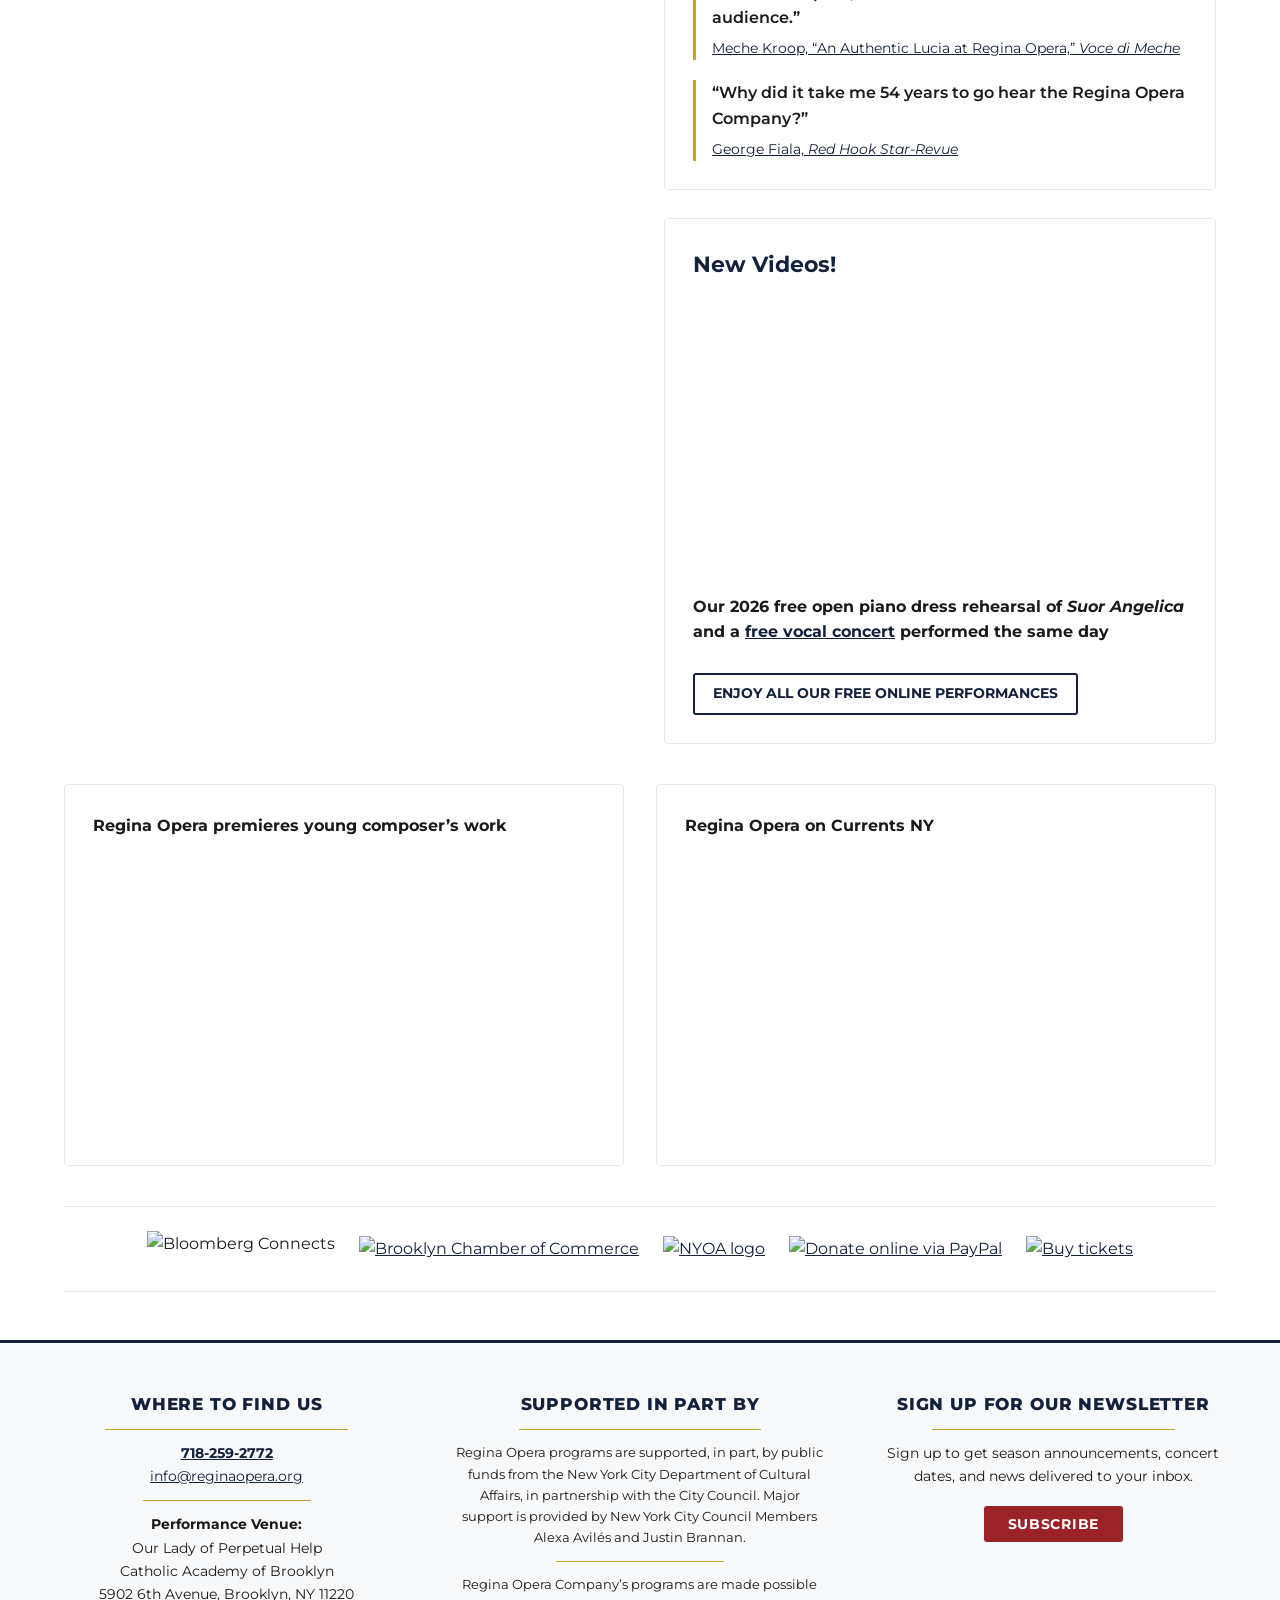
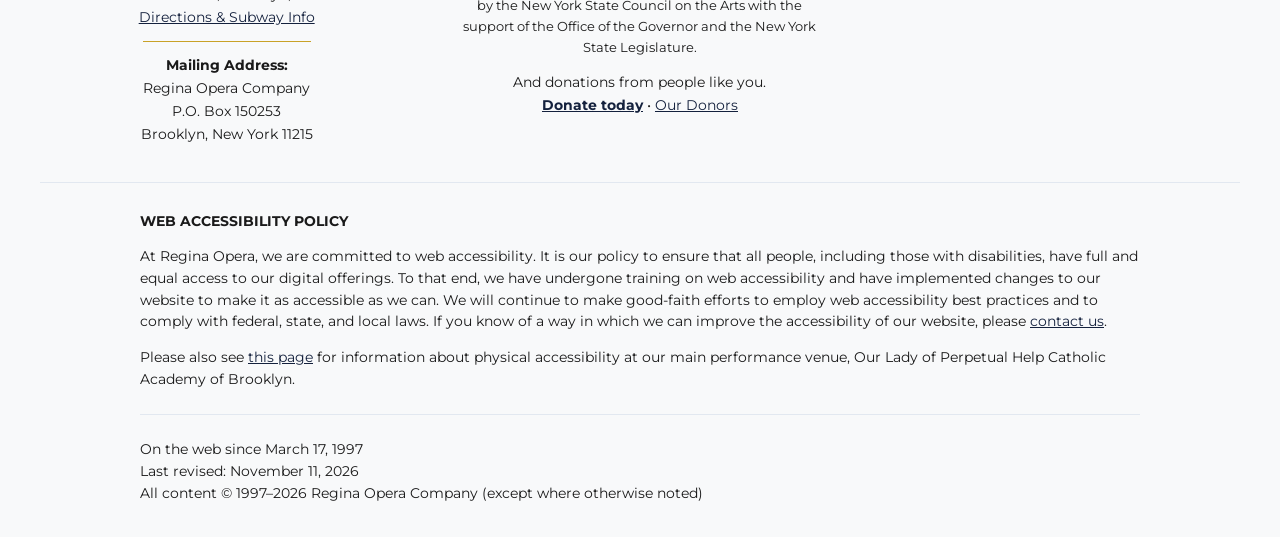
==== commit c35acb42: "Update index.htm turn back time" ====
--- a/index.htm
+++ b/index.htm
@@ -9,7 +9,615 @@
   <link rel="preconnect" href="https://fonts.googleapis.com">
   <link rel="preconnect" href="https://fonts.gstatic.com" crossorigin="">
   <link href="https://fonts.googleapis.com/css2?family=Montserrat:ital,wght@0,400;0,600;0,700;0,800;1,400&amp;display=swap" rel="stylesheet">
-  <link rel="stylesheet" href="https://raw.githubusercontent.com/dbutt3/reginaopera/refs/heads/main/static/styles.css">
+<style>
+    :root {
+      --regina-navy: #14213d;
+      --regina-red: #9b2226;
+      --regina-gold: #c9a227;
+      --regina-light: #f8f9fa;
+      --regina-border: #e2e8f0;
+      --text-dark: #1a1a1a;
+    }
+
+    * {
+      box-sizing: border-box;
+    }
+
+    body {
+      font-family: 'Montserrat', sans-serif;
+      color: var(--text-dark);
+      margin: 0;
+      line-height: 1.6;
+      background-color: #ffffff;
+    }
+
+    a {
+      color: var(--regina-navy);
+    }
+
+    a:hover {
+      color: var(--regina-red);
+    }
+/* --- TOP CONTAINER UTILITY BAR (Central City Opera style) --- */
+    .top-utility-bar {
+      background-color: var(--regina-red);
+      color: #ffffff;
+      font-size: 0.8rem;
+      font-weight: 600;
+      padding: 8px 24px;
+    }
+
+    .top-utility-inner {
+      max-width: 1200px;
+      margin: 0 auto;
+      display: flex;
+      justify-content: space-between;
+      align-items: center;
+      flex-wrap: wrap;
+      gap: 12px;
+    }
+
+    .top-info {
+      display: flex;
+      align-items: center;
+      gap: 20px;
+    }
+
+    .top-info a,
+    .top-secondary-menu a {
+      color: #ffffff;
+      text-decoration: none;
+      transition: color 0.2s ease;
+    }
+
+    .top-info a:hover,
+    .top-secondary-menu a:hover {
+      color: var(--regina-gold);
+    }
+
+    .top-secondary-menu {
+      display: flex;
+      align-items: center;
+      flex-wrap: wrap;
+      gap: 20px;
+    }
+
+    .top-social-icons,
+    .top-secondary-nav {
+      list-style: none;
+      margin: 0;
+      padding: 0;
+      display: flex;
+      align-items: center;
+      gap: 14px;
+    }
+
+    .top-secondary-nav {
+      border-left: 1px solid rgba(255, 255, 255, 0.25);
+      padding-left: 16px;
+      text-transform: uppercase;
+      letter-spacing: 0.04em;
+    }
+
+    @media (max-width: 850px) {
+      .top-utility-inner {
+        flex-direction: column;
+        text-align: center;
+      }
+      .top-secondary-nav {
+        border-left: none;
+        padding-left: 0;
+      }
+    }
+    /* --- GLIMMERGLASS-STYLE HEADER --- */
+    .gg-header {
+      position:sticky;
+      top:0;
+      background: #ffffff;
+      border-bottom: 1px solid var(--regina-border);
+      padding: 0 24px;
+    }
+
+    .gg-header-inner {
+      max-width: 1200px;
+      margin: 0 auto;
+      display: flex;
+      justify-content: space-between;
+      align-items: center;
+      padding: 16px 0;
+      gap: 20px;
+    }
+
+    .gg-logo img {
+      height: 85px;
+      width: auto;
+      display: block;
+    }
+
+    .gg-nav-stack {
+      display: flex;
+      flex-direction: column;
+      align-items: flex-end;
+      gap: 12px;
+    }
+
+    /* Top Secondary Utility Bar */
+    .gg-secondary-nav {
+      display: flex;
+      align-items: center;
+      flex-wrap: wrap;
+      gap: 18px;
+      font-size: 0.85rem;
+      font-weight: 600;
+      text-transform: uppercase;
+      letter-spacing: 0.05em;
+    }
+
+    .gg-secondary-nav a {
+      color: var(--regina-red);
+      text-decoration: none;
+    }
+
+    .gg-secondary-nav a:hover {
+      color: var(--regina-red);
+    }
+
+    .gg-secondary-nav a.btn-donate {
+      background: var(--regina-red);
+      color: #fff;
+      padding: 6px 14px;
+      border-radius: 3px;
+    }
+
+    .gg-secondary-nav a.btn-donate:hover {
+      background: #7d1b1e;
+      color: #fff;
+    }
+
+    .gg-secondary-nav a.btn-tickets {
+      background: var(--regina-navy);
+      color: #fff;
+      padding: 6px 14px;
+      border-radius: 3px;
+    }
+
+    .gg-secondary-nav a.btn-tickets:hover {
+      background: #0d1629;
+      color: #fff;
+    }
+
+    /* Primary Nav with Dropdowns */
+    .gg-primary-nav {
+      list-style: none;
+      margin: 0;
+      padding: 0;
+      display: flex;
+      gap: 28px;
+    }
+
+    .gg-primary-nav > li {
+      position: relative;
+    }
+
+    .gg-primary-nav > li > a {
+      font-size: 0.95rem;
+      font-weight: 700;
+      text-transform: uppercase;
+      letter-spacing: 0.04em;
+      color: var(--text-dark);
+      text-decoration: none;
+      padding: 8px 0;
+      display: inline-block;
+    }
+
+    .gg-primary-nav > li > a:hover {
+      color: var(--regina-red);
+    }
+
+    .gg-dropdown {
+      display: none;
+      position: absolute;
+      top: 100%;
+      right: 0;
+      background: #fff;
+      border-top: 3px solid var(--regina-red);
+      box-shadow: 0 10px 25px rgba(0, 0, 0, 0.1);
+      min-width: 220px;
+      padding: 12px 0;
+      list-style: none;
+      z-index: 100;
+    }
+
+    .gg-primary-nav > li:hover .gg-dropdown {
+      display: block;
+    }
+
+    .gg-dropdown li a {
+      display: block;
+      padding: 8px 20px;
+      color: var(--text-dark);
+      text-decoration: none;
+      font-size: 0.9rem;
+      font-weight: 600;
+    }
+
+    .gg-dropdown li a:hover {
+      background: var(--regina-light);
+      color: var(--regina-red);
+    }
+/* --- FULL-WIDTH HERO SLIDESHOW (Divi-style) --- */
+    .regina-hero-slider {
+      position: relative;
+      width: 100%;
+      height: 490px;
+      background-color: var(--regina-navy);
+      color: #ffffff;
+      overflow: hidden;
+    }
+
+    .regina-slide {
+      position: absolute;
+      inset: 0;
+      display: flex;
+      align-items: center;
+      justify-content: center;
+      text-align: center;
+      padding: 0 64px;
+      background-size: cover;
+      background-position: center;
+      opacity: 0;
+      visibility: hidden;
+      transition: opacity 0.6s ease, visibility 0.6s ease;
+    }
+
+    .regina-slide.active {
+      opacity: 1;
+      visibility: visible;
+      z-index: 1;
+    }
+
+    /* Dark overlay so white text is always readable over photos */
+    .regina-slide::before {
+      content: "";
+      position: absolute;
+      inset: 0;
+      background: linear-gradient(rgba(20, 33, 61, 0.72), rgba(20, 33, 61, 0.82));
+      z-index: 1;
+    }
+
+    .regina-slide-inner {
+      position: relative;
+      z-index: 2;
+      max-width: 820px;
+    }
+
+    .regina-slide-title {
+      font-size: 2.5rem;
+      font-weight: 800;
+      margin: 0 0 14px;
+      line-height: 1.2;
+      letter-spacing: 0.02em;
+    }
+
+    .regina-slide-title a {
+      color: #ffffff;
+      text-decoration: none;
+    }
+
+    .regina-slide-title a:hover {
+      color: var(--regina-gold);
+    }
+
+    .regina-slide-content {
+      font-size: 1.15rem;
+      font-weight: 400;
+      margin: 0 0 28px;
+      color: #f1f5f9;
+    }
+
+    .regina-slide-btn {
+      display: inline-block;
+      padding: 12px 28px;
+      border: 2px solid #ffffff;
+      color: #ffffff;
+      background: transparent;
+      font-size: 0.9rem;
+      font-weight: 700;
+      text-transform: uppercase;
+      letter-spacing: 0.06em;
+      text-decoration: none;
+      border-radius: 3px;
+      transition: all 0.25s ease;
+    }
+
+    .regina-slide-btn:hover {
+      background: var(--regina-red);
+      border-color: var(--regina-red);
+      color: #ffffff;
+    }
+
+    /* Left / Right Arrows */
+    .slider-arrow {
+      position: absolute;
+      top: 50%;
+      transform: translateY(-50%);
+      z-index: 3;
+      background: rgba(0, 0, 0, 0.35);
+      color: #ffffff;
+      border: none;
+      width: 44px;
+      height: 44px;
+      font-size: 1.4rem;
+      cursor: pointer;
+      border-radius: 50%;
+      display: flex;
+      align-items: center;
+      justify-content: center;
+      transition: background 0.2s ease;
+    }
+
+    .slider-arrow:hover {
+      background: var(--regina-red);
+    }
+
+    .slider-arrow.prev { left: 20px; }
+    .slider-arrow.next { right: 20px; }
+
+    /* Bottom Dot Controllers */
+    .slider-dots {
+      position: absolute;
+      bottom: 20px;
+      left: 50%;
+      transform: translateX(-50%);
+      z-index: 3;
+      display: flex;
+      gap: 10px;
+    }
+
+    .slider-dot {
+      width: 11px;
+      height: 11px;
+      border-radius: 50%;
+      border: none;
+      background: rgba(255, 255, 255, 0.45);
+      cursor: pointer;
+      padding: 0;
+      transition: background 0.2s ease, transform 0.2s ease;
+    }
+
+    .slider-dot.active {
+      background: var(--regina-gold);
+      transform: scale(1.2);
+    }
+
+    @media (max-width: 768px) {
+      .regina-hero-slider { height: 420px; }
+      .regina-slide { padding: 0 48px; }
+      .regina-slide-title { font-size: 1.75rem; }
+      .regina-slide-content { font-size: 1rem; }
+    }
+    
+    /* --- MAIN 2-COLUMN CONTENT GRID --- */
+    .regina-container {
+      max-width: 1200px;
+      margin: 40px auto;
+      padding: 0 24px;
+    }
+
+    .regina-main-grid {
+      display: grid;
+      grid-template-columns: 1fr 1fr;
+      gap: 48px;
+      align-items: start;
+    }
+
+    .regina-col {
+      display: flex;
+      flex-direction: column;
+      gap: 28px;
+    }
+
+    .regina-card {
+      background: #fff;
+      border: 1px solid var(--regina-border);
+      padding: 28px;
+      border-radius: 4px;
+    }
+
+    .regina-card.featured-show {
+      border-top: 4px solid var(--regina-red);
+      background: var(--regina-light);
+      text-align: center;
+    }
+
+    .tagline-banner {
+      font-weight: 800;
+      font-size: 1.05rem;
+      letter-spacing: 0.06em;
+      line-height: 1.8;
+      text-align: center;
+      color: var(--regina-navy);
+      background: var(--regina-light);
+      padding: 20px;
+      border-left: 4px solid var(--regina-gold);
+    }
+
+    .regina-col img {
+      max-width: 100%;
+      height: auto;
+      border-radius: 4px;
+    }
+
+    .show-title {
+      font-size: 1.8rem;
+      font-weight: 800;
+      margin: 0 0 8px;
+      letter-spacing: 0.03em;
+    }
+
+    .show-title a {
+      color: var(--regina-red);
+      text-decoration: none;
+    }
+
+    .btn-outline {
+      display: inline-block;
+      margin-top: 12px;
+      padding: 8px 18px;
+      border: 2px solid var(--regina-navy);
+      color: var(--regina-navy);
+      font-weight: 700;
+      font-size: 0.85rem;
+      text-transform: uppercase;
+      text-decoration: none;
+      border-radius: 3px;
+    }
+
+    .btn-outline:hover {
+      background: var(--regina-navy);
+      color: #fff;
+    }
+
+    .review-item {
+      border-left: 3px solid var(--regina-gold);
+      padding-left: 16px;
+      margin-bottom: 20px;
+    }
+
+    .review-item p {
+      margin: 0 0 4px;
+      font-weight: 600;
+    }
+
+    .review-item a {
+      color: var(--regina-navy);
+      font-size: 0.9rem;
+    }
+
+    .video-wrapper {
+      position: relative;
+      padding-bottom: 56.25%;
+      height: 0;
+      overflow: hidden;
+      border-radius: 4px;
+    }
+
+    .video-wrapper iframe {
+      position: absolute;
+      top: 0;
+      left: 0;
+      width: 100%;
+      height: 100%;
+    }
+
+    /* --- ADDITIONAL VIDEOS SECTION --- */
+    .extra-videos-grid {
+      display: grid;
+      grid-template-columns: 1fr 1fr;
+      gap: 32px;
+      margin-top: 40px;
+    }
+
+    /* --- PARTNER LOGOS BAR --- */
+    .partners-bar {
+      display: flex;
+      flex-wrap: wrap;
+      justify-content: center;
+      align-items: center;
+      gap: 24px;
+      padding: 24px 0;
+      margin-top: 40px;
+      border-top: 1px solid var(--regina-border);
+      border-bottom: 1px solid var(--regina-border);
+    }
+
+    .partners-bar img {
+      height: 36px;
+      width: auto;
+    }
+
+   /* --- 3-COLUMN GENESIS-STYLE FOOTER --- */
+    .regina-footer {
+      background: var(--regina-light);
+      border-top: 3px solid var(--regina-navy);
+      padding: 48px 24px 32px;
+      margin-top: 48px;
+      font-size: 0.9rem;
+    }
+
+    .footer-widgets-grid {
+      max-width: 1200px;
+      margin: 0 auto;
+      display: grid;
+      grid-template-columns: repeat(3, 1fr);
+      gap: 40px;
+      text-align: center;
+      padding-bottom: 36px;
+      border-bottom: 1px solid var(--regina-border);
+    }
+
+    .footer-widget-col h3 {
+      font-size: 1.05rem;
+      font-weight: 800;
+      text-transform: uppercase;
+      letter-spacing: 0.05em;
+      color: var(--regina-navy);
+      margin: 0 0 12px;
+    }
+
+    .footer-divider {
+      width: 65%;
+      height: 1px;
+      background: var(--regina-gold);
+      margin: 12px auto;
+    }
+
+    .footer-divider.short {
+      width: 45%;
+    }
+
+    .footer-subscribe-btn {
+      display: inline-block;
+      background: var(--regina-red);
+      color: #ffffff;
+      border: none;
+      padding: 10px 24px;
+      font-family: 'Montserrat', sans-serif;
+      font-size: 0.85rem;
+      font-weight: 700;
+      text-transform: uppercase;
+      letter-spacing: 0.05em;
+      border-radius: 3px;
+      cursor: pointer;
+      text-decoration: none;
+      transition: background 0.2s ease;
+    }
+
+    .footer-subscribe-btn:hover {
+      background: #7d1b1e;
+      color: #ffffff;
+    }
+
+    .footer-bottom-meta {
+      max-width: 1000px;
+      margin: 28px auto 0;
+      font-size: 0.85rem;
+    }
+
+    .footer-accessibility {
+      padding-bottom: 24px;
+      margin-bottom: 24px;
+      border-bottom: 1px solid var(--regina-border);
+      text-align: left;
+    }
+
+    @media (max-width: 850px) {
+      .footer-widgets-grid {
+        grid-template-columns: 1fr;
+        gap: 32px;
+      }
+    }
+  </style>
 
 </head>
 <body>
